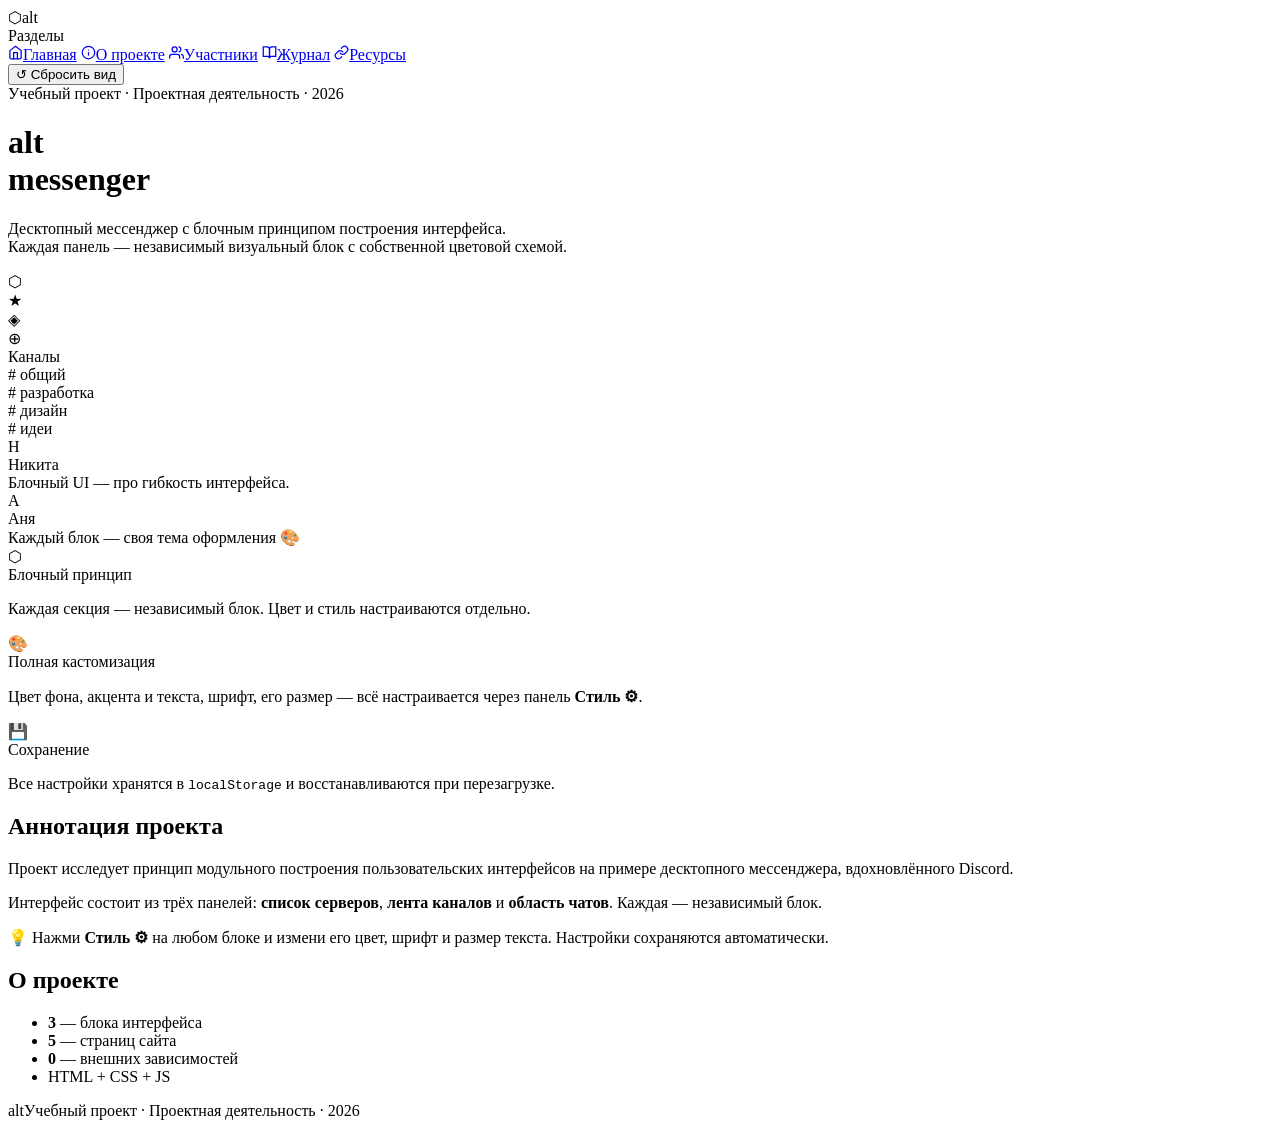
==== site/index.html @ 0b2366ee "modified:   site/about.html 	new file:   site/assets/Cherezov.jpg 	new file:   site/assets/Nevretdin" ====
<!DOCTYPE html>
<html lang="ru">
<head>
  <meta charset="UTF-8"><meta name="viewport" content="width=device-width, initial-scale=1.0">
  <title>alt — Главная</title>
</head>
<body>
  <aside class="sidebar">
    <div class="sidebar-header"><span class="logo-icon">⬡</span><span class="logo-text">alt</span></div>
    <div class="nav-category">Разделы</div>
    <nav class="sidebar-nav">
      <a href="index.html"     class="nav-link active"><span class="nav-icon"><svg width="15" height="15" viewBox="0 0 24 24" fill="none" stroke="currentColor" stroke-width="2" stroke-linecap="round"><path d="m3 9 9-7 9 7v11a2 2 0 0 1-2 2H5a2 2 0 0 1-2-2z"/><polyline points="9 22 9 12 15 12 15 22"/></svg></span>Главная</a>
      <a href="about.html"     class="nav-link "><span class="nav-icon"><svg width="15" height="15" viewBox="0 0 24 24" fill="none" stroke="currentColor" stroke-width="2" stroke-linecap="round"><circle cx="12" cy="12" r="10"/><line x1="12" y1="16" x2="12" y2="12"/><line x1="12" y1="8" x2="12.01" y2="8"/></svg></span>О проекте</a>
      <a href="members.html"   class="nav-link "><span class="nav-icon"><svg width="15" height="15" viewBox="0 0 24 24" fill="none" stroke="currentColor" stroke-width="2" stroke-linecap="round"><path d="M17 21v-2a4 4 0 0 0-4-4H5a4 4 0 0 0-4 4v2"/><circle cx="9" cy="7" r="4"/><path d="M23 21v-2a4 4 0 0 0-3-3.87M16 3.13a4 4 0 0 1 0 7.75"/></svg></span>Участники</a>
      <a href="journal.html"   class="nav-link "><span class="nav-icon"><svg width="15" height="15" viewBox="0 0 24 24" fill="none" stroke="currentColor" stroke-width="2" stroke-linecap="round"><path d="M2 3h6a4 4 0 0 1 4 4v14a3 3 0 0 0-3-3H2z"/><path d="M22 3h-6a4 4 0 0 0-4 4v14a3 3 0 0 1 3-3h7z"/></svg></span>Журнал</a>
      <a href="resources.html" class="nav-link "><span class="nav-icon"><svg width="15" height="15" viewBox="0 0 24 24" fill="none" stroke="currentColor" stroke-width="2" stroke-linecap="round"><path d="M10 13a5 5 0 0 0 7.54.54l3-3a5 5 0 0 0-7.07-7.07l-1.72 1.71"/><path d="M14 11a5 5 0 0 0-7.54-.54l-3 3a5 5 0 0 0 7.07 7.07l1.71-1.71"/></svg></span>Ресурсы</a>
    </nav>
    <div class="sidebar-footer"><button class="reset-btn" onclick="resetBlocks()">↺ Сбросить вид</button></div>
  </aside>
  <div class="page-wrapper">

    <!-- ДЕРЕВО: блоки соединены CSS-линиями -->
    <div class="tree-layout">

      <!-- КОРЕНЬ: Hero -->
      <div class="block-unit hero-block" data-block-id="hero">
        <div class="hero-badge">Учебный проект · Проектная деятельность · 2026</div>
        <h1 class="hero-title">alt<br><span class="messenger-text">messenger</span></h1>
        <p class="hero-sub">Десктопный мессенджер с блочным принципом построения интерфейса.<br>Каждая панель — независимый визуальный блок с собственной цветовой схемой.</p>
        <div class="messenger-demo">
          <div class="demo-servers"><div class="demo-srv on">⬡</div><div class="demo-srv">★</div><div class="demo-srv">◈</div><div class="demo-srv">⊕</div></div>
          <div class="demo-channels">
            <div class="demo-ch-hdr">Каналы</div>
            <div class="demo-ch on"># общий</div><div class="demo-ch"># разработка</div><div class="demo-ch"># дизайн</div><div class="demo-ch"># идеи</div>
          </div>
          <div class="demo-main">
            <div class="demo-msg"><div class="demo-ava">Н</div><div class="demo-msg-body"><div class="demo-msg-name">Никита</div><div class="demo-msg-text">Блочный UI — про гибкость интерфейса.</div></div></div>
            <div class="demo-msg"><div class="demo-ava">А</div><div class="demo-msg-body"><div class="demo-msg-name">Аня</div><div class="demo-msg-text">Каждый блок — своя тема оформления 🎨</div></div></div>
          </div>
        </div>
      </div>

      <!-- СТВОЛ: от корня вниз -->
      <div class="tc-stem"></div>

      <!-- ПЕРЕКЛАДИНА + 3 ВЕТКИ к фичам -->
      <div class="tc-row tc-row-3">
        <div class="tc-branch"></div>
        <div class="tc-branch"></div>
        <div class="tc-branch"></div>
      </div>

      <!-- УРОВЕНЬ 1: три фичи -->
      <div class="tree-row">
        <div class="tree-col">
          <div class="block-unit" data-block-id="feature-1">
            <div class="feature-inner">
              <div class="feature-ico">⬡</div>
              <div class="feature-name">Блочный принцип</div>
              <p class="feature-desc">Каждая секция — независимый блок. Цвет и стиль настраиваются отдельно.</p>
            </div>
          </div>
        </div>
        <div class="tree-col">
          <div class="block-unit" data-block-id="feature-2">
            <div class="feature-inner">
              <div class="feature-ico">🎨</div>
              <div class="feature-name">Полная кастомизация</div>
              <p class="feature-desc">Цвет фона, акцента и текста, шрифт, его размер — всё настраивается через панель <strong>Стиль ⚙</strong>.</p>
            </div>
          </div>
        </div>
        <div class="tree-col">
          <div class="block-unit" data-block-id="feature-3">
            <div class="feature-inner">
              <div class="feature-ico">💾</div>
              <div class="feature-name">Сохранение</div>
              <p class="feature-desc">Все настройки хранятся в <code>localStorage</code> и восстанавливаются при перезагрузке.</p>
            </div>
          </div>
        </div>
      </div>

      <!-- СЛИЯНИЕ трёх веток обратно -->
      <div class="tc-row tc-row-3 tc-row-reverse">
        <div class="tc-branch"></div>
        <div class="tc-branch"></div>
        <div class="tc-branch"></div>
      </div>

      <!-- СТВОЛ центральный -->
      <div class="tc-stem"></div>

      <!-- РАЗДВОЕНИЕ на аннотацию и факты -->
      <div class="tc-row tc-row-2">
        <div class="tc-branch tc-branch-wide"></div>
        <div class="tc-branch tc-branch-narrow"></div>
      </div>

      <!-- УРОВЕНЬ 2: аннотация + факты -->
      <div class="tree-row">
        <div class="tree-col tree-col-wide">
          <div class="block-unit" data-block-id="annotation">
            <div class="block-inner">
              <h2 class="section-title">Аннотация проекта</h2>
              <div class="body-text">
                <p>Проект исследует принцип модульного построения пользовательских интерфейсов на примере десктопного мессенджера, вдохновлённого Discord.</p>
                <p>Интерфейс состоит из трёх панелей: <strong>список серверов</strong>, <strong>лента каналов</strong> и <strong>область чатов</strong>. Каждая — независимый блок.</p>
                <div class="highlight-box">💡 Нажми <strong>Стиль ⚙</strong> на любом блоке и измени его цвет, шрифт и размер текста. Настройки сохраняются автоматически.</div>
              </div>
            </div>
          </div>
        </div>
        <div class="tree-col tree-col-narrow">
          <div class="block-unit" data-block-id="quick-stats">
            <div class="block-inner">
              <h2 class="section-title">О проекте</h2>
              <div class="body-text">
                <ul class="item-list">
                  <li><strong>3</strong> — блока интерфейса</li>
                  <li><strong>5</strong> — страниц сайта</li>
                  <li><strong>0</strong> — внешних зависимостей</li>
                  <li>HTML + CSS + JS</li>
                </ul>
              </div>
            </div>
          </div>
        </div>
      </div>

    </div><!-- /tree-layout -->

    <footer class="block-unit site-footer" data-block-id="footer"><span class="footer-logo">alt</span><span>Учебный проект · Проектная деятельность · 2026</span></footer>
  </div>
  <script src="js/blocks.js"></script>
</body>
</html>
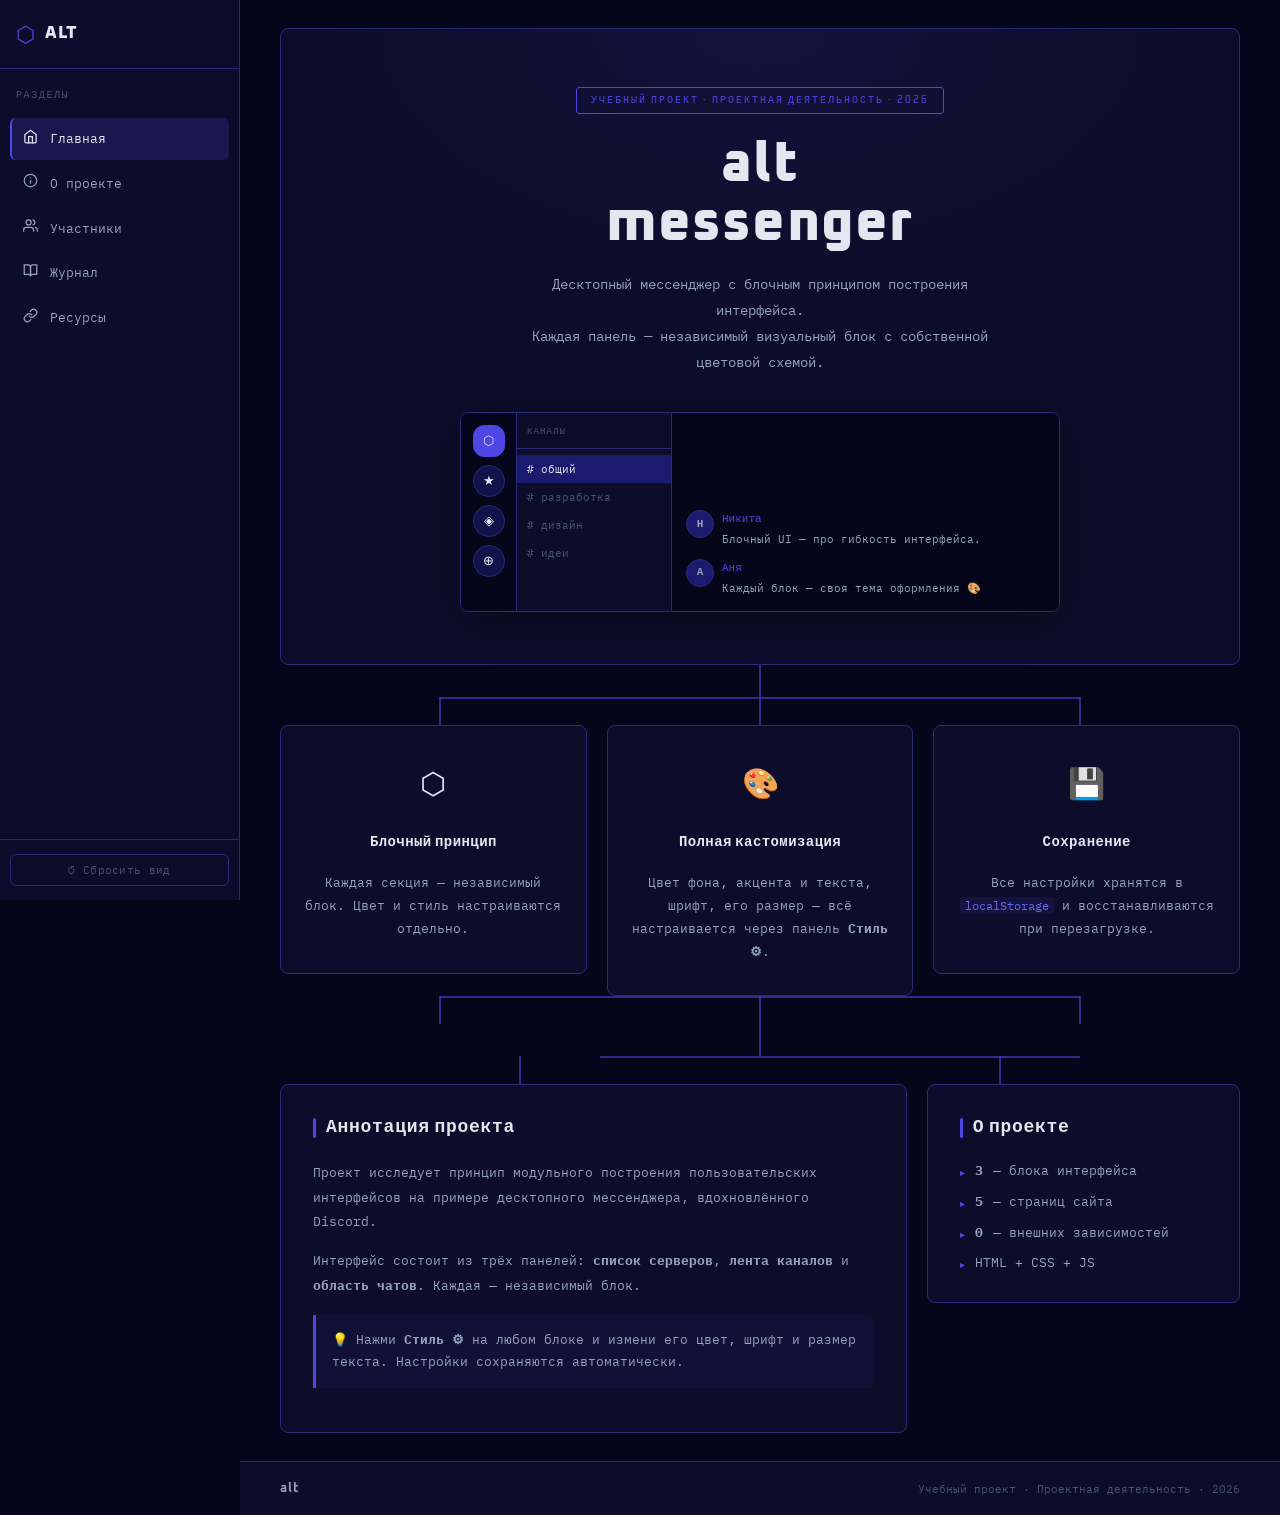
==== commit c5a813f6: "add css" ====
--- a/site/index.html
+++ b/site/index.html
@@ -3,6 +3,10 @@
 <head>
   <meta charset="UTF-8"><meta name="viewport" content="width=device-width, initial-scale=1.0">
   <title>alt — Главная</title>
+  <link rel="preconnect" href="https://fonts.googleapis.com">
+  <link rel="preconnect" href="https://fonts.gstatic.com" crossorigin>
+  <link href="https://fonts.googleapis.com/css2?family=Oxanium:wght@300;400;600;700;800&family=IBM+Plex+Mono:ital,wght@0,300;0,400;0,500;1,300&display=swap" rel="stylesheet">
+  <link rel="stylesheet" href="css/style.css">
 </head>
 <body>
   <aside class="sidebar">
--- a/site/css/style.css
+++ b/site/css/style.css
@@ -0,0 +1,1422 @@
+/* шрифты: Oxanium для заголовков, IBM Plex Mono для текста */
+@import url('https://fonts.googleapis.com/css2?family=Oxanium:wght@300;400;600;700;800&family=IBM+Plex+Mono:ital,wght@0,300;0,400;0,500;1,300&display=swap');
+
+
+/* Переменные. Записываем сюда цвета и размеры один раз, */
+/* а дальше берём их через var(...). Если поменять тут — поменяется везде. */
+:root {
+  /* фоны */
+  --bg-page:            #06061a;   /* самый тёмный фон страницы */
+  --bg-block:           #0d0d2b;   /* фон обычного блока */
+  --bg-block-secondary: #12124a;   /* фон чуть посветлее */
+  --bg-active:          #1a1a6e;   /* фон выделенного элемента */
+
+  /* акцентные цвета (кнопки, ссылки и т.п.) */
+  --accent:             #4f46e5;   /* основной фиолетово-синий */
+  --accent-hover:       #6366f1;   /* он же, но светлее (для наведения) */
+
+  /* цвет рамок и разделителей */
+  --border:             #2a2a7a;
+
+  /* цвета текста */
+  --text-primary:       #e2e8f0;   /* основной светлый текст */
+  --text-secondary:     #94a3b8;   /* второстепенный текст */
+  --text-muted:         #475569;   /* совсем приглушённый текст */
+
+  /* размеры макета */
+  --sidebar-width:  240px;         /* ширина бокового меню */
+  --radius:         8px;           /* скругление углов */
+  --transition:     0.2s ease;     /* скорость плавных переходов */
+
+  /* шрифты */
+  --font-heading: 'Oxanium', monospace;
+  --font-body:    'IBM Plex Mono', monospace;
+}
+
+
+/* Сброс отступов и базовые стили */
+
+/* Убираем у всех элементов лишние отступы и считаем размер вместе с рамкой */
+*, *::before, *::after {
+  box-sizing: border-box;
+  margin: 0;
+  padding: 0;
+}
+
+/* плавная прокрутка по странице */
+html { scroll-behavior: smooth; }
+
+body {
+  background: var(--bg-page);
+  color: var(--text-primary);
+  font-family: var(--font-body);
+  font-size: 14px;
+  line-height: 1.65;
+  min-height: 100vh;   /* тянем на всю высоту экрана */
+  display: flex;       /* сайдбар и контент будут стоять в ряд */
+}
+
+/* ссылки без подчёркивания и цвета текста родителя */
+a { text-decoration: none; color: inherit; }
+
+/* убираем точки/цифры у списков */
+ul, ol { list-style: none; }
+
+/* у всех кнопок курсор-рука и тот же шрифт, без рамки */
+button {
+  cursor: pointer;
+  font-family: inherit;
+  border: none;
+  outline: none;
+}
+
+/* оформление кусочков кода <code> */
+code {
+  font-family: var(--font-body);
+  font-size: 12px;
+  color: var(--accent-hover);
+  background: rgba(79, 70, 229, 0.1);
+  padding: 1px 5px;
+  border-radius: 3px;
+}
+
+
+/* Боковое меню слева */
+.sidebar {
+  width: var(--sidebar-width);
+  min-height: 100vh;
+  background: var(--bg-block);
+  border-right: 1px solid var(--border);
+  display: flex;
+  flex-direction: column;   /* элементы в столбик */
+  position: fixed;          /* прилипает к экрану при прокрутке */
+  top: 0;
+  left: 0;
+  z-index: 100;             /* поверх обычного контента */
+}
+
+/* шапка меню с логотипом */
+.sidebar-header {
+  padding: 20px 16px;
+  border-bottom: 1px solid var(--border);
+  display: flex;
+  align-items: center;
+  gap: 10px;
+}
+
+.logo-icon {
+  color: var(--accent);
+  font-size: 22px;
+  line-height: 1;
+  flex-shrink: 0;   /* не сжимается */
+}
+
+.logo-text {
+  font-family: var(--font-heading);
+  font-size: 17px;
+  font-weight: 800;
+  letter-spacing: 0.07em;
+  text-transform: uppercase;
+  color: var(--text-primary);
+}
+
+/* выделенная часть логотипа другим цветом */
+.logo-text em { color: var(--accent); font-style: normal; }
+
+/* подпись-категория над группой ссылок */
+.nav-category {
+  padding: 18px 16px 6px;
+  font-size: 10px;
+  font-family: var(--font-heading);
+  text-transform: uppercase;
+  letter-spacing: 0.16em;
+  color: var(--text-muted);
+}
+
+/* список ссылок меню */
+.sidebar-nav {
+  flex: 1;            /* занимает всё свободное место */
+  padding: 8px 10px;
+  display: flex;
+  flex-direction: column;
+  gap: 2px;
+  overflow-y: auto;   /* прокрутка, если ссылок много */
+}
+
+.nav-link {
+  display: flex;
+  align-items: center;
+  gap: 10px;
+  padding: 9px 10px;
+  color: var(--text-secondary);
+  border-radius: 6px;
+  font-size: 13px;
+  transition: background var(--transition), color var(--transition);
+}
+
+/* ссылка при наведении мышкой */
+.nav-link:hover {
+  background: var(--bg-block-secondary);
+  color: var(--text-primary);
+}
+
+/* активная (текущая) ссылка */
+.nav-link.active {
+  background: rgba(79, 70, 229, 0.18);
+  color: var(--text-primary);
+  border-left: 2px solid var(--accent);
+  padding-left: 8px;
+}
+
+.nav-icon {
+  font-size: 15px;
+  width: 20px;
+  text-align: center;
+  flex-shrink: 0;
+}
+
+/* низ меню с кнопкой сброса */
+.sidebar-footer {
+  padding: 14px 10px;
+  border-top: 1px solid var(--border);
+}
+
+.reset-btn {
+  width: 100%;
+  padding: 8px 12px;
+  background: transparent;
+  border: 1px solid var(--border);
+  color: var(--text-muted);
+  font-size: 11px;
+  border-radius: 6px;
+  transition: all var(--transition);
+  display: flex;
+  align-items: center;
+  justify-content: center;
+  gap: 6px;
+  letter-spacing: 0.03em;
+}
+
+.reset-btn:hover {
+  border-color: var(--accent);
+  color: var(--accent);
+  background: rgba(79, 70, 229, 0.08);
+}
+
+
+/* Основной контент */
+
+/* обёртка контента — отодвигаем вправо, чтобы не залезала под меню */
+.page-wrapper {
+  margin-left: var(--sidebar-width);
+  flex: 1;
+  display: flex;
+  flex-direction: column;
+  min-height: 100vh;
+}
+
+
+/* Блок (block-unit) — главный кирпичик интерфейса. */
+/* Все секции страницы обёрнуты в .block-unit. */
+.block-unit {
+  /* свои переменные блока — их может менять панель настроек */
+  --block-bg:         var(--bg-block);
+  --block-accent:     var(--accent);
+  --block-font-size:  13px;
+  --block-text-color: var(--text-secondary);
+
+  background: var(--block-bg);
+  border: 1px solid var(--border);
+  border-radius: var(--radius);
+  position: relative;
+  transition: border-color var(--transition), box-shadow var(--transition);
+  box-sizing: border-box;
+  animation: fadeUp 0.35s ease both;   /* плавное появление */
+}
+
+.block-unit.dragging { opacity: 0.85; }
+
+/* подсветка рамки при наведении */
+.block-unit:hover {
+  border-color: rgba(79, 70, 229, 0.5);
+}
+
+/* активный блок: открыта панель настроек или блок тащат */
+.block-unit.block-active {
+  border-color: var(--block-accent) !important;
+  box-shadow: 0 0 0 1px var(--block-accent), 0 0 28px -4px var(--block-accent);
+  outline: none;
+}
+
+/* блоки появляются по очереди, с маленькой задержкой у каждого */
+.blocks-container > .block-unit:nth-child(1) { animation-delay: 0.00s; }
+.blocks-container > .block-unit:nth-child(2) { animation-delay: 0.07s; }
+.blocks-container > .block-unit:nth-child(3) { animation-delay: 0.14s; }
+.blocks-container > .block-unit:nth-child(4) { animation-delay: 0.21s; }
+.blocks-container > .block-unit:nth-child(5) { animation-delay: 0.28s; }
+
+/* анимация появления: снизу вверх + проявление */
+@keyframes fadeUp {
+  from { opacity: 0; transform: translateY(10px); }
+  to   { opacity: 1; transform: translateY(0); }
+}
+
+/* блок-шапка страницы (без скруглений и боковых рамок) */
+.block-unit.page-header {
+  border-radius: 0;
+  border-left: none;
+  border-right: none;
+  border-top: none;
+  padding: 28px 40px 22px;
+}
+
+.block-unit.page-header h1 {
+  font-family: var(--font-heading);
+  font-size: 24px;
+  font-weight: 700;
+  letter-spacing: 0.05em;
+  color: var(--text-primary);
+  margin-bottom: 4px;
+}
+
+.block-unit.page-header p {
+  font-size: 13px;
+  color: var(--text-secondary);
+}
+
+
+/* Кнопка-шестерёнка настроек в правом верхнем углу блока */
+.block-settings-btn {
+  /* important нужен, потому что у .hero-block дочерние элементы заданы как position: relative */
+  position: absolute !important;
+  top: 12px;
+  right: 12px;
+  height: 26px;
+  padding: 0 10px;
+  background: var(--accent);
+  border: none;
+  border-radius: 6px;
+  color: #fff;
+  font-size: 11px;
+  font-family: var(--font-heading);
+  font-weight: 700;
+  letter-spacing: 0.07em;
+  cursor: pointer;
+  z-index: 10;
+  display: flex;
+  align-items: center;
+  gap: 5px;
+  opacity: 0.75;
+  transition: opacity 0.15s, transform 0.2s;
+  white-space: nowrap;   /* текст в одну строку */
+}
+
+.block-settings-btn .bsb-ico {
+  display: inline-block;
+  transition: transform 0.35s ease;
+  font-style: normal;
+}
+
+/* кнопка становится ярче при наведении на неё или на блок */
+.block-settings-btn:hover,
+.block-unit:hover .block-settings-btn {
+  opacity: 1;
+}
+
+/* крутим иконку-шестерёнку при наведении */
+.block-settings-btn:hover .bsb-ico { transform: rotate(60deg); }
+
+.block-unit.block-active .block-settings-btn {
+  background: var(--block-accent);
+  opacity: 1;
+}
+
+/* кнопка сброса в шапке панели настроек */
+.sp-reset-btn {
+  background: transparent;
+  border: 1px solid rgba(79,70,229,0.3);
+  border-radius: 5px;
+  color: var(--text-muted);
+  font-size: 14px;
+  width: 24px; height: 24px;
+  cursor: pointer;
+  display: flex; align-items: center; justify-content: center;
+  transition: all var(--transition);
+}
+.sp-reset-btn:hover { border-color: var(--accent); color: var(--accent); }
+
+/* шапка панели настроек (с кнопкой сброса справа) */
+.sp-header {
+  padding: 11px 14px;
+  font-family: var(--font-heading);
+  font-size: 10px;
+  font-weight: 700;
+  letter-spacing: 0.12em;
+  text-transform: uppercase;
+  color: var(--text-secondary);
+  background: rgba(79, 70, 229, 0.08);
+  border-bottom: 1px solid rgba(79, 70, 229, 0.15);
+  display: flex;
+  align-items: center;
+  justify-content: space-between;
+}
+
+
+/* Панель настроек блока. */
+/* Появляется поверх страницы; её позицию задаёт blocks.js. */
+.settings-panel {
+  position: fixed;
+  width: 264px;
+  background: #09091f;
+  border: 1px solid rgba(79, 70, 229, 0.35);
+  border-radius: 12px;
+  z-index: 1000;
+  display: none;   /* по умолчанию скрыта */
+  box-shadow: 0 20px 56px rgba(0, 0, 0, 0.85), 0 0 0 1px rgba(255, 255, 255, 0.03);
+  overflow: hidden;
+}
+
+/* открытая панель */
+.settings-panel.open {
+  display: block;
+  animation: fadeDown 0.15s ease;
+}
+
+/* заголовок панели */
+.sp-header {
+  padding: 11px 14px;
+  font-family: var(--font-heading);
+  font-size: 10px;
+  font-weight: 700;
+  letter-spacing: 0.12em;
+  text-transform: uppercase;
+  color: var(--text-secondary);
+  background: rgba(79, 70, 229, 0.08);
+  border-bottom: 1px solid rgba(79, 70, 229, 0.15);
+}
+
+/* одна секция внутри панели */
+.sp-section {
+  padding: 12px 14px;
+  border-bottom: 1px solid rgba(79, 70, 229, 0.1);
+}
+
+/* у последней секции убираем нижнюю рамку */
+.sp-last { border-bottom: none; }
+
+/* заголовок секции */
+.sp-section-title {
+  font-size: 9px;
+  font-family: var(--font-heading);
+  text-transform: uppercase;
+  letter-spacing: 0.16em;
+  color: var(--text-muted);
+  margin-bottom: 10px;
+}
+
+/* подпись над полем */
+.sp-label {
+  font-size: 10px;
+  color: var(--text-secondary);
+  margin: 0 0 5px;
+}
+
+/* строка с выбором цвета */
+.sp-color-row {
+  display: flex;
+  align-items: center;
+  gap: 8px;
+}
+
+/* квадратик выбора цвета (стандартный input type=color) */
+.sp-color-picker {
+  width: 32px;
+  height: 28px;
+  border: 1px solid rgba(79, 70, 229, 0.35);
+  border-radius: 6px;
+  padding: 2px;
+  background: transparent;
+  cursor: pointer;
+  flex-shrink: 0;
+}
+/* убираем стандартные рамки у самого образца цвета (для разных браузеров) */
+.sp-color-picker::-webkit-color-swatch-wrapper { padding: 0; }
+.sp-color-picker::-webkit-color-swatch { border: none; border-radius: 3px; }
+.sp-color-picker::-moz-color-swatch { border: none; border-radius: 3px; }
+
+/* поле ввода цвета в виде hex (#xxxxxx) */
+.sp-hex-input {
+  flex: 1;
+  background: rgba(0, 0, 0, 0.4);
+  border: 1px solid rgba(79, 70, 229, 0.2);
+  border-radius: 6px;
+  color: var(--text-primary);
+  font-family: var(--font-body);
+  font-size: 12px;
+  padding: 5px 8px;
+  outline: none;
+  letter-spacing: 0.06em;
+  transition: border-color var(--transition);
+}
+/* подсветка рамки, когда поле в фокусе */
+.sp-hex-input:focus { border-color: var(--accent); }
+
+/* выпадающий список со шрифтами */
+.sp-font-select {
+  width: 100%;
+  background: rgba(0, 0, 0, 0.4);
+  border: 1px solid rgba(79, 70, 229, 0.2);
+  border-radius: 6px;
+  color: var(--text-primary);
+  font-family: var(--font-body);
+  font-size: 11px;
+  padding: 6px 8px;
+  outline: none;
+  cursor: pointer;
+  transition: border-color var(--transition);
+  margin-bottom: 8px;
+}
+.sp-font-select:focus { border-color: var(--accent); }
+
+/* строка «название размера + цифра» */
+.sp-size-row {
+  display: flex;
+  justify-content: space-between;
+  align-items: center;
+  margin-bottom: 4px;
+}
+
+/* ползунок (input type=range) */
+.sp-slider {
+  width: 100%;
+  -webkit-appearance: none;   /* убираем стандартный вид ползунка */
+  appearance: none;
+  height: 3px;
+  border-radius: 2px;
+  background: rgba(79, 70, 229, 0.25);
+  outline: none;
+  margin-bottom: 8px;
+  cursor: pointer;
+}
+/* кружок ползунка — отдельно для Chrome/Safari и для Firefox */
+.sp-slider::-webkit-slider-thumb {
+  -webkit-appearance: none;
+  width: 14px;
+  height: 14px;
+  border-radius: 50%;
+  background: var(--accent);
+  cursor: pointer;
+  border: 2px solid #09091f;
+  box-shadow: 0 0 0 1px var(--accent);
+}
+.sp-slider::-moz-range-thumb {
+  width: 14px;
+  height: 14px;
+  border-radius: 50%;
+  background: var(--accent);
+  cursor: pointer;
+  border: 2px solid #09091f;
+}
+
+/* строка с кнопками «Ж» и «К» (жирный / курсив) */
+.sp-toggle-row { display: flex; gap: 6px; }
+
+.sp-toggle {
+  width: 34px;
+  height: 28px;
+  background: rgba(0, 0, 0, 0.3);
+  border: 1px solid rgba(79, 70, 229, 0.2);
+  border-radius: 6px;
+  color: var(--text-secondary);
+  font-size: 13px;
+  display: flex;
+  align-items: center;
+  justify-content: center;
+  transition: all var(--transition);
+}
+.sp-toggle:hover { border-color: var(--accent); color: var(--accent); }
+/* нажатая кнопка */
+.sp-toggle.active {
+  background: rgba(79, 70, 229, 0.2);
+  border-color: var(--accent);
+  color: var(--text-primary);
+}
+.sp-toggle b { font-style: normal; font-weight: 900; }
+.sp-toggle i { font-style: italic; font-weight: 400; }
+
+/* кнопки выбора ширины (¼ ½ ¾ ■) */
+.sp-col-btns {
+  display: grid;
+  grid-template-columns: repeat(4, 1fr);   /* 4 кнопки в ряд */
+  gap: 5px;
+  margin-top: 4px;
+}
+
+.sp-col-btn {
+  padding: 7px 0;
+  background: rgba(0, 0, 0, 0.3);
+  border: 1px solid rgba(79, 70, 229, 0.2);
+  border-radius: 6px;
+  color: var(--text-secondary);
+  font-size: 13px;
+  text-align: center;
+  transition: all var(--transition);
+  cursor: pointer;
+}
+.sp-col-btn:hover { border-color: var(--accent); color: var(--accent); }
+.sp-col-btn.active {
+  background: rgba(79, 70, 229, 0.2);
+  border-color: var(--accent);
+  color: var(--text-primary);
+}
+
+/* кнопки-пресеты ширины (⅓, ½ и т.д.) */
+.sp-preset-btns {
+  display: grid;
+  grid-template-columns: repeat(6, 1fr);   /* 6 кнопок в ряд */
+  gap: 4px;
+  margin-bottom: 10px;
+}
+
+.sp-preset-btn {
+  padding: 6px 0;
+  background: rgba(0, 0, 0, 0.3);
+  border: 1px solid rgba(79, 70, 229, 0.2);
+  border-radius: 5px;
+  color: var(--text-secondary);
+  font-size: 11px;
+  text-align: center;
+  cursor: pointer;
+  transition: all var(--transition);
+}
+.sp-preset-btn:hover { border-color: var(--accent); color: var(--accent); }
+.sp-preset-btn.active {
+  background: rgba(79, 70, 229, 0.2);
+  border-color: var(--accent);
+  color: var(--text-primary);
+}
+
+/* кнопки выравнивания текста (лево/центр/право) */
+.sp-align-btns {
+  display: grid;
+  grid-template-columns: repeat(3, 1fr);
+  gap: 5px;
+  margin-top: 6px;
+}
+
+.sp-align-btn {
+  padding: 7px 0;
+  background: rgba(0, 0, 0, 0.3);
+  border: 1px solid rgba(79, 70, 229, 0.2);
+  border-radius: 6px;
+  color: var(--text-secondary);
+  font-size: 14px;
+  text-align: center;
+  cursor: pointer;
+  transition: all var(--transition);
+}
+.sp-align-btn:hover { border-color: var(--accent); color: var(--accent); }
+.sp-align-btn.active {
+  background: rgba(79, 70, 229, 0.2);
+  border-color: var(--accent);
+  color: var(--text-primary);
+}
+
+/* анимация появления панели: сверху вниз */
+@keyframes fadeDown {
+  from { opacity: 0; transform: translateY(-6px); }
+  to   { opacity: 1; transform: translateY(0); }
+}
+
+
+/* Фича-блок: иконка + описание по центру */
+.feature-inner {
+  padding: 32px 22px;
+  text-align: center;
+  display: flex;
+  flex-direction: column;
+  align-items: center;
+  gap: 10px;
+}
+
+
+/* Декоративные вставки между блоками. */
+/* Это НЕ .block-unit, а просто украшения для разнообразия. */
+
+/* строка со статистикой (страница index) */
+.page-stats {
+  grid-column: span 12;   /* на всю ширину сетки */
+  display: flex;
+  border: 1px solid var(--border);
+  border-radius: var(--radius);
+  overflow: hidden;
+  background: var(--bg-block);
+}
+.page-stat {
+  flex: 1;
+  padding: 22px 16px;
+  text-align: center;
+  border-right: 1px solid var(--border);
+}
+.page-stat:last-child { border-right: none; }
+.stat-number {
+  display: block;
+  font-family: var(--font-heading);
+  font-size: 34px;
+  font-weight: 800;
+  color: var(--accent);
+  line-height: 1;
+}
+.stat-label {
+  display: block;
+  font-size: 10px;
+  color: var(--text-muted);
+  text-transform: uppercase;
+  letter-spacing: 0.12em;
+  margin-top: 6px;
+}
+
+/* схема архитектуры (страница about) */
+.arch-diagram {
+  grid-column: span 12;
+  display: flex;
+  align-items: center;
+  gap: 12px;
+  padding: 24px 28px;
+  background: var(--bg-block-secondary);
+  border: 1px solid var(--border);
+  border-radius: var(--radius);
+}
+.arch-panel {
+  flex: 1;
+  padding: 18px 12px;
+  border-radius: 8px;
+  border: 1px solid var(--border);
+  text-align: center;
+}
+/* три панельки разными цветами */
+.arch-panel.arch-srv  { border-color: rgba(79,70,229,0.4);  background: rgba(79,70,229,0.06); }
+.arch-panel.arch-ch   { border-color: rgba(14,165,233,0.4); background: rgba(14,165,233,0.06); }
+.arch-panel.arch-chat { border-color: rgba(34,197,94,0.4);  background: rgba(34,197,94,0.06); }
+.arch-panel-ico   { font-size: 22px; margin-bottom: 8px; display: block; }
+.arch-panel-title { font-family: var(--font-heading); font-size: 12px; color: var(--text-primary); margin-bottom: 4px; }
+.arch-panel-desc  { font-size: 10px; color: var(--text-muted); }
+.arch-arrow       { font-size: 18px; color: var(--border); flex-shrink: 0; }
+
+/* баннер команды (страница members) */
+.team-banner {
+  grid-column: span 12;
+  padding: 18px 28px;
+  text-align: center;
+  border-top: 1px solid var(--border);
+  border-bottom: 1px solid var(--border);
+  color: var(--text-muted);
+  font-size: 13px;
+  font-style: italic;
+  letter-spacing: 0.04em;
+}
+
+/* горизонтальный таймлайн (страница journal) */
+.journal-timeline {
+  grid-column: span 12;
+  display: flex;
+  justify-content: space-between;
+  align-items: flex-start;
+  padding: 24px 48px;
+  position: relative;
+  background: var(--bg-block);
+  border: 1px solid var(--border);
+  border-radius: var(--radius);
+}
+/* линия, соединяющая точки таймлайна */
+.journal-timeline::before {
+  content: '';
+  position: absolute;
+  top: 36px;
+  left: 72px;
+  right: 72px;
+  height: 2px;
+  background: var(--border);
+}
+.tl-item {
+  display: flex;
+  flex-direction: column;
+  align-items: center;
+  gap: 8px;
+  position: relative;
+  z-index: 1;
+}
+.tl-dot {
+  width: 26px; height: 26px;
+  border-radius: 50%;
+  background: var(--bg-block);
+  border: 2px solid var(--accent);
+  display: flex; align-items: center; justify-content: center;
+  font-size: 9px; color: var(--accent);
+  font-family: var(--font-heading); font-weight: 700;
+}
+.tl-month  { font-size: 10px; color: var(--text-muted); }
+.tl-label  { font-size: 11px; font-family: var(--font-heading); color: var(--text-primary); }
+.tl-tag {
+  font-size: 9px;
+  padding: 2px 7px;
+  border-radius: 10px;
+  border: 1px solid var(--accent);
+  color: var(--accent);
+  font-family: var(--font-heading);
+  letter-spacing: 0.08em;
+}
+
+/* подсказка/совет (страница resources) */
+.resource-tip {
+  grid-column: span 12;
+  display: flex;
+  align-items: center;
+  gap: 16px;
+  padding: 16px 22px;
+  background: rgba(79,70,229,0.06);
+  border: 1px solid rgba(79,70,229,0.2);
+  border-radius: var(--radius);
+  font-size: 13px;
+  color: var(--text-secondary);
+}
+.tip-ico { font-size: 20px; flex-shrink: 0; }
+
+
+/* Раскладка «дерево» на главной. */
+/* Блоки соединяются линиями, как ветки дерева. */
+.tree-layout {
+  padding: 28px 40px;
+  display: flex;
+  flex-direction: column;
+  align-items: center;
+  gap: 0;
+}
+
+/* блоки в дереве на всю ширину */
+.tree-layout > .block-unit { width: 100%; }
+
+/* вертикальная линия-ствол */
+.tc-stem {
+  width: 2px;
+  height: 32px;
+  background: var(--accent);
+  opacity: 0.55;
+  flex-shrink: 0;
+}
+
+/* ряд дочерних блоков */
+.tree-row {
+  display: flex;
+  gap: 20px;
+  align-items: flex-start;
+  width: 100%;
+}
+
+/* одна колонка в дереве */
+.tree-col {
+  flex: 1;
+  display: flex;
+  flex-direction: column;
+  align-items: center;
+}
+.tree-col .block-unit { width: 100%; }
+.tree-col-wide   { flex: 8; }   /* широкая колонка */
+.tree-col-narrow { flex: 4; }   /* узкая колонка */
+
+/* перекладина с ветками вниз (рисуется через ::before) */
+.tc-row {
+  display: flex;
+  justify-content: space-around;
+  position: relative;
+  width: 100%;
+}
+/* горизонтальная линия для 3 веток */
+.tc-row-3::before {
+  content: '';
+  position: absolute;
+  top: 0;
+  left:  calc(100% / 6);       /* доводим линию до центра первой колонки */
+  right: calc(100% / 6);       /* и до центра последней колонки */
+  height: 2px;
+  background: var(--accent);
+  opacity: 0.55;
+}
+/* горизонтальная линия для 2 веток (широкая + узкая) */
+.tc-row-2::before {
+  content: '';
+  position: absolute;
+  top: 0;
+  left:  calc(100% / 3);       /* центр широкой колонки */
+  right: calc(100% / 6);       /* центр узкой колонки */
+  height: 2px;
+  background: var(--accent);
+  opacity: 0.55;
+}
+/* вертикальная веточка вниз к каждому блоку */
+.tc-branch {
+  flex: 1;
+  display: flex;
+  justify-content: center;
+}
+.tc-branch::before {
+  content: '';
+  display: block;
+  width: 2px;
+  height: 28px;
+  background: var(--accent);
+  opacity: 0.55;
+}
+
+
+/* Вертикальный таймлайн журнала. */
+/* Блоки соединены линией, рядом с каждым — кружок. */
+.journal-vt {
+  padding: 0 40px 28px;
+  display: flex;
+  flex-direction: column;
+}
+
+.vt-item {
+  display: flex;
+  gap: 24px;
+  align-items: stretch;   /* левый столбик тянется на высоту блока */
+}
+
+.vt-left {
+  display: flex;
+  flex-direction: column;
+  align-items: center;
+  flex-shrink: 0;
+  width: 48px;
+}
+
+.vt-dot {
+  width: 48px;
+  height: 48px;
+  border-radius: 50%;
+  background: var(--bg-block);
+  border: 2px solid var(--accent);
+  display: flex;
+  align-items: center;
+  justify-content: center;
+  font-family: var(--font-heading);
+  font-weight: 800;
+  font-size: 16px;
+  color: var(--accent);
+  flex-shrink: 0;
+  position: relative;
+  z-index: 1;
+}
+
+/* линия от кружка вниз к следующему кружку */
+.vt-line {
+  flex: 1;
+  width: 2px;
+  background: var(--border);
+  margin: 6px 0;
+  min-height: 20px;
+}
+
+.vt-content {
+  flex: 1;
+  padding-bottom: 24px;
+}
+
+/* у последнего элемента убираем отступ и линию */
+.vt-item:last-child .vt-content { padding-bottom: 0; }
+.vt-item:last-child .vt-line { display: none; }
+
+
+/* Перетаскивание блоков — классы для разных состояний */
+.block-unit[draggable="true"] { cursor: grab; }
+.block-unit[draggable="true"]:active { cursor: grabbing; }
+.block-unit.dragging { opacity: 0.4; }
+/* блок, над которым сейчас тащат другой */
+.block-unit.drag-over {
+  border-style: dashed;
+  border-color: var(--accent);
+  background: rgba(79, 70, 229, 0.04);
+}
+
+
+/* Контейнер блоков — сетка из 12 колонок. */
+/* Разные блоки занимают разное число колонок (см. ниже). */
+.blocks-container {
+  display: grid;
+  grid-template-columns: repeat(12, 1fr);
+  gap: 20px;
+  padding: 28px 40px;
+  align-items: start;
+}
+
+/* раскладка index.html */
+[data-block-id="hero"]         { grid-column: span 12; }
+[data-block-id="feature-1"]    { grid-column: span 3; }
+[data-block-id="feature-2"]    { grid-column: span 6; }
+[data-block-id="feature-3"]    { grid-column: span 3; }
+[data-block-id="annotation"]   { grid-column: span 8; }
+[data-block-id="quick-stats"]  { grid-column: span 4; }
+
+/* раскладка about.html */
+[data-block-id="about-intro"]  { grid-column: span 7; }
+[data-block-id="about-tech"]   { grid-column: span 5; }
+[data-block-id="about-blocks"] { grid-column: span 5; }
+[data-block-id="about-themes"] { grid-column: span 7; }
+
+/* раскладка members.html */
+[data-block-id="members-intro"] { grid-column: span 12; }
+[data-block-id="member-1"]      { grid-column: span 5; }
+[data-block-id="member-2"]      { grid-column: span 4; }
+[data-block-id="member-3"]      { grid-column: span 3; }
+
+/* раскладка journal.html */
+[data-block-id="post-1"] { grid-column: span 5; }
+[data-block-id="post-2"] { grid-column: span 7; }
+[data-block-id="post-3"] { grid-column: span 12; }
+
+/* раскладка resources.html */
+[data-block-id="res-webdev"] { grid-column: span 7; }
+[data-block-id="res-design"] { grid-column: span 5; }
+
+
+/* Общие части внутри блоков */
+
+/* внутренние отступы блока */
+.block-inner { padding: 28px 32px; }
+
+/* заголовок секции с цветной полоской слева */
+.section-title {
+  font-family: var(--font-heading);
+  font-size: 18px;
+  font-weight: 700;
+  color: var(--text-primary);
+  margin-bottom: 18px;
+  letter-spacing: 0.04em;
+  display: flex;
+  align-items: center;
+  gap: 10px;
+}
+
+/* сама цветная полоска перед заголовком */
+.section-title::before {
+  content: '';
+  display: inline-block;
+  width: 3px;
+  height: 20px;
+  background: var(--block-accent);
+  border-radius: 2px;
+  flex-shrink: 0;
+}
+
+/* обычный текст в блоках */
+.body-text {
+  font-size: var(--block-font-size, 13px);
+  color: var(--block-text-color, var(--text-secondary));
+  line-height: 1.9;
+}
+
+/* отступ между абзацами */
+.body-text p + p { margin-top: 14px; }
+
+/* блок-цитата с полоской слева */
+.highlight-box {
+  margin: 16px 0;
+  padding: 14px 16px;
+  background: rgba(79, 70, 229, 0.07);
+  border-left: 3px solid var(--block-accent);
+  border-radius: 0 6px 6px 0;
+  font-size: var(--block-font-size, 13px);
+  color: var(--block-text-color, var(--text-primary));
+  line-height: 1.75;
+}
+
+/* список с галочками-стрелочками внутри блока */
+.item-list {
+  margin-top: 14px;
+  display: flex;
+  flex-direction: column;
+  gap: 10px;
+}
+
+.item-list li {
+  display: flex;
+  gap: 10px;
+  align-items: flex-start;
+  font-size: var(--block-font-size, 13px);
+  color: var(--block-text-color, var(--text-secondary));
+  line-height: 1.6;
+}
+
+/* значок-стрелочка перед пунктом списка */
+.item-list li::before {
+  content: '▸';
+  color: var(--block-accent);
+  font-size: 10px;
+  flex-shrink: 0;
+  margin-top: 4px;
+}
+
+
+/* index.html — главный (герой) блок */
+.hero-block {
+  padding: 58px 40px 52px;
+  text-align: center;
+  position: relative;
+  /* overflow: hidden НЕ ставим — иначе обрезается кнопка-шестерёнка */
+}
+
+/* мягкое цветное свечение на фоне */
+.hero-block::before {
+  content: '';
+  position: absolute;
+  inset: 0;
+  background: radial-gradient(ellipse 65% 55% at 50% 0%,
+    rgba(79, 70, 229, 0.09) 0%, transparent 70%);
+  pointer-events: none;   /* не мешает кликам */
+}
+
+/* контент поверх свечения */
+.hero-block > * { position: relative; }
+
+.hero-badge {
+  display: inline-block;
+  font-size: 10px;
+  font-family: var(--font-heading);
+  letter-spacing: 0.2em;
+  text-transform: uppercase;
+  color: var(--accent);
+  border: 1px solid var(--accent);
+  padding: 4px 14px;
+  border-radius: 3px;
+  margin-bottom: 22px;
+}
+
+.hero-title {
+  font-family: var(--font-heading);
+  font-size: 56px;
+  font-weight: 800;
+  line-height: 1.06;
+  margin-bottom: 18px;
+  letter-spacing: 0.02em;
+}
+
+.hero-title .accent { color: var(--block-accent); }
+
+.hero-sub {
+  font-size: 14px;
+  color: var(--text-secondary);
+  max-width: 460px;
+  margin: 0 auto 36px;
+  line-height: 1.85;
+}
+
+
+/* index.html — мини-демо мессенджера */
+.messenger-demo {
+  display: flex;
+  border-radius: 8px;
+  overflow: hidden;
+  border: 1px solid var(--border);
+  height: 200px;
+  max-width: 600px;
+  margin: 0 auto;
+  text-align: left;
+  box-shadow: 0 8px 40px rgba(0, 0, 0, 0.4);
+}
+
+/* колонка серверов слева */
+.demo-servers {
+  width: 56px;
+  background: #06061a;
+  border-right: 1px solid var(--border);
+  padding: 12px 0;
+  display: flex;
+  flex-direction: column;
+  align-items: center;
+  gap: 8px;
+}
+
+/* кружок одного сервера */
+.demo-srv {
+  width: 32px;
+  height: 32px;
+  border-radius: 50%;
+  background: var(--bg-block-secondary);
+  border: 1px solid var(--border);
+  display: flex;
+  align-items: center;
+  justify-content: center;
+  font-size: 13px;
+  transition: border-radius var(--transition), background var(--transition);
+  cursor: pointer;
+}
+/* активный/наведённый сервер слегка квадратится и подсвечивается */
+.demo-srv:hover,
+.demo-srv.on { border-radius: 35%; background: var(--accent); border-color: var(--accent); }
+
+/* колонка каналов */
+.demo-channels {
+  width: 155px;
+  background: var(--bg-block);
+  border-right: 1px solid var(--border);
+  padding: 12px 0;
+  overflow: hidden;
+}
+
+.demo-ch-hdr {
+  padding: 0 10px 8px;
+  font-size: 9px;
+  font-family: var(--font-heading);
+  text-transform: uppercase;
+  letter-spacing: 0.12em;
+  color: var(--text-muted);
+  border-bottom: 1px solid var(--border);
+  margin-bottom: 6px;
+}
+
+.demo-ch {
+  padding: 5px 10px;
+  font-size: 11px;
+  color: var(--text-muted);
+  display: flex;
+  align-items: center;
+  gap: 5px;
+  cursor: pointer;
+  transition: color var(--transition), background var(--transition);
+}
+
+.demo-ch:hover { color: var(--text-primary); background: var(--bg-block-secondary); }
+.demo-ch.on   { color: var(--text-primary); background: var(--bg-active); }
+
+/* основная область с сообщениями */
+.demo-main {
+  flex: 1;
+  background: var(--bg-page);
+  padding: 14px;
+  display: flex;
+  flex-direction: column;
+  gap: 10px;
+  justify-content: flex-end;   /* сообщения прижаты вниз */
+}
+
+.demo-msg { display: flex; gap: 8px; align-items: flex-start; }
+
+/* аватарка в сообщении */
+.demo-ava {
+  width: 28px;
+  height: 28px;
+  border-radius: 50%;
+  background: var(--bg-active);
+  border: 1px solid var(--border);
+  flex-shrink: 0;
+  display: flex;
+  align-items: center;
+  justify-content: center;
+  font-size: 11px;
+  font-family: var(--font-heading);
+  font-weight: 700;
+  color: var(--text-secondary);
+}
+
+.demo-msg-body { flex: 1; }
+.demo-msg-name {
+  font-size: 11px;
+  color: var(--accent);
+  font-family: var(--font-heading);
+  margin-bottom: 2px;
+}
+.demo-msg-text { font-size: 11px; color: var(--text-secondary); }
+
+
+/* index.html — сетка с фичами */
+.features-row {
+  display: grid;
+  grid-template-columns: repeat(3, 1fr);
+}
+
+.feature-cell {
+  padding: 28px 24px;
+  border-right: 1px solid var(--border);
+}
+
+.feature-cell:last-child { border-right: none; }
+
+.feature-ico { font-size: 30px; margin-bottom: 14px; }
+
+.feature-name {
+  font-family: var(--font-heading);
+  font-size: 14px;
+  font-weight: 700;
+  color: var(--text-primary);
+  margin-bottom: 8px;
+  letter-spacing: 0.03em;
+}
+
+.feature-desc { font-size: var(--block-font-size, 12px); color: var(--block-text-color, var(--text-secondary)); line-height: 1.75; }
+
+
+/* members.html — карточки участников */
+
+/* сетка карточек: подстраивается под ширину */
+.cards-grid {
+  display: grid;
+  grid-template-columns: repeat(auto-fill, minmax(260px, 1fr));
+  gap: 20px;
+}
+
+.member-card { padding: 28px 24px; }
+
+/* круглая аватарка участника */
+.member-ava {
+  width: 54px;
+  height: 54px;
+  background: var(--bg-active);
+  border: 2px solid var(--block-accent);
+  border-radius: 50%;
+  display: flex;
+  align-items: center;
+  justify-content: center;
+  font-size: 22px;
+  margin-bottom: 16px;
+}
+
+.member-name {
+  font-family: var(--font-heading);
+  font-size: 16px;
+  font-weight: 700;
+  color: var(--text-primary);
+  margin-bottom: 3px;
+}
+
+.member-role {
+  font-size: 11px;
+  color: var(--block-accent);
+  text-transform: uppercase;
+  letter-spacing: 0.1em;
+  margin-bottom: 12px;
+}
+
+.member-bio { font-size: var(--block-font-size, 12px); color: var(--block-text-color, var(--text-secondary)); line-height: 1.7; }
+
+.member-tags { display: flex; flex-wrap: wrap; gap: 6px; margin-top: 14px; }
+
+/* тег-метка */
+.tag {
+  font-size: 10px;
+  padding: 3px 8px;
+  background: rgba(79, 70, 229, 0.1);
+  border: 1px solid rgba(79, 70, 229, 0.25);
+  color: var(--block-accent);
+  border-radius: 3px;
+}
+
+
+/* journal.html — записи журнала */
+.post-block { padding: 28px 32px; }
+
+.post-meta {
+  display: flex;
+  align-items: center;
+  gap: 14px;
+  margin-bottom: 14px;
+}
+
+.post-date {
+  font-size: 10px;
+  color: var(--text-muted);
+  font-family: var(--font-heading);
+  letter-spacing: 0.1em;
+  text-transform: uppercase;
+}
+
+.post-tag {
+  font-size: 10px;
+  padding: 2px 9px;
+  background: rgba(79, 70, 229, 0.1);
+  border: 1px solid rgba(79, 70, 229, 0.25);
+  color: var(--block-accent);
+  border-radius: 3px;
+}
+
+.post-title {
+  font-family: var(--font-heading);
+  font-size: 20px;
+  font-weight: 700;
+  color: var(--text-primary);
+  margin-bottom: 12px;
+}
+
+.post-body { font-size: var(--block-font-size, 13px); color: var(--block-text-color, var(--text-secondary)); line-height: 1.85; }
+.post-body p + p { margin-top: 12px; }
+
+
+/* resources.html — ссылки на ресурсы */
+.resources-wrap { padding: 28px 32px; }
+
+.resource-item {
+  display: flex;
+  align-items: flex-start;
+  gap: 16px;
+  padding: 16px;
+  background: var(--bg-block-secondary);
+  border-radius: 6px;
+  border: 1px solid transparent;
+  margin-bottom: 12px;
+  transition: background var(--transition), border-color var(--transition);
+  color: inherit;
+}
+
+.resource-item:last-child { margin-bottom: 0; }
+
+.resource-item:hover {
+  background: var(--bg-active);
+  border-color: var(--block-accent);
+}
+
+.res-ico { font-size: 22px; flex-shrink: 0; margin-top: 1px; }
+
+.res-info h3 {
+  font-family: var(--font-heading);
+  font-size: 14px;
+  font-weight: 600;
+  color: var(--text-primary);
+  margin-bottom: 4px;
+}
+
+.res-info p  { font-size: var(--block-font-size, 12px); color: var(--block-text-color, var(--text-secondary)); line-height: 1.5; }
+.res-url { font-size: 11px; color: var(--text-muted); margin-top: 3px; }
+
+
+/* Подвал сайта */
+.site-footer {
+  /* используется как .block-unit.site-footer */
+  border-radius: 0;
+  border-left: none;
+  border-right: none;
+  border-bottom: none;
+  padding: 16px 40px;
+  display: flex;
+  align-items: center;
+  justify-content: space-between;
+  font-size: 11px;
+  color: var(--text-muted);
+  margin-top: auto;   /* прижимаем подвал к низу */
+}
+
+.footer-logo {
+  font-family: var(--font-heading);
+  font-size: 13px;
+  font-weight: 700;
+  color: var(--text-secondary);
+  letter-spacing: 0.06em;
+}
+
+.footer-logo em { color: var(--accent); font-style: normal; }
+
+
+/* Свой тонкий скроллбар (работает в Chrome/Safari) */
+::-webkit-scrollbar { width: 5px; }
+::-webkit-scrollbar-track { background: var(--bg-page); }
+::-webkit-scrollbar-thumb { background: var(--border); border-radius: 3px; }
+::-webkit-scrollbar-thumb:hover { background: var(--accent); }
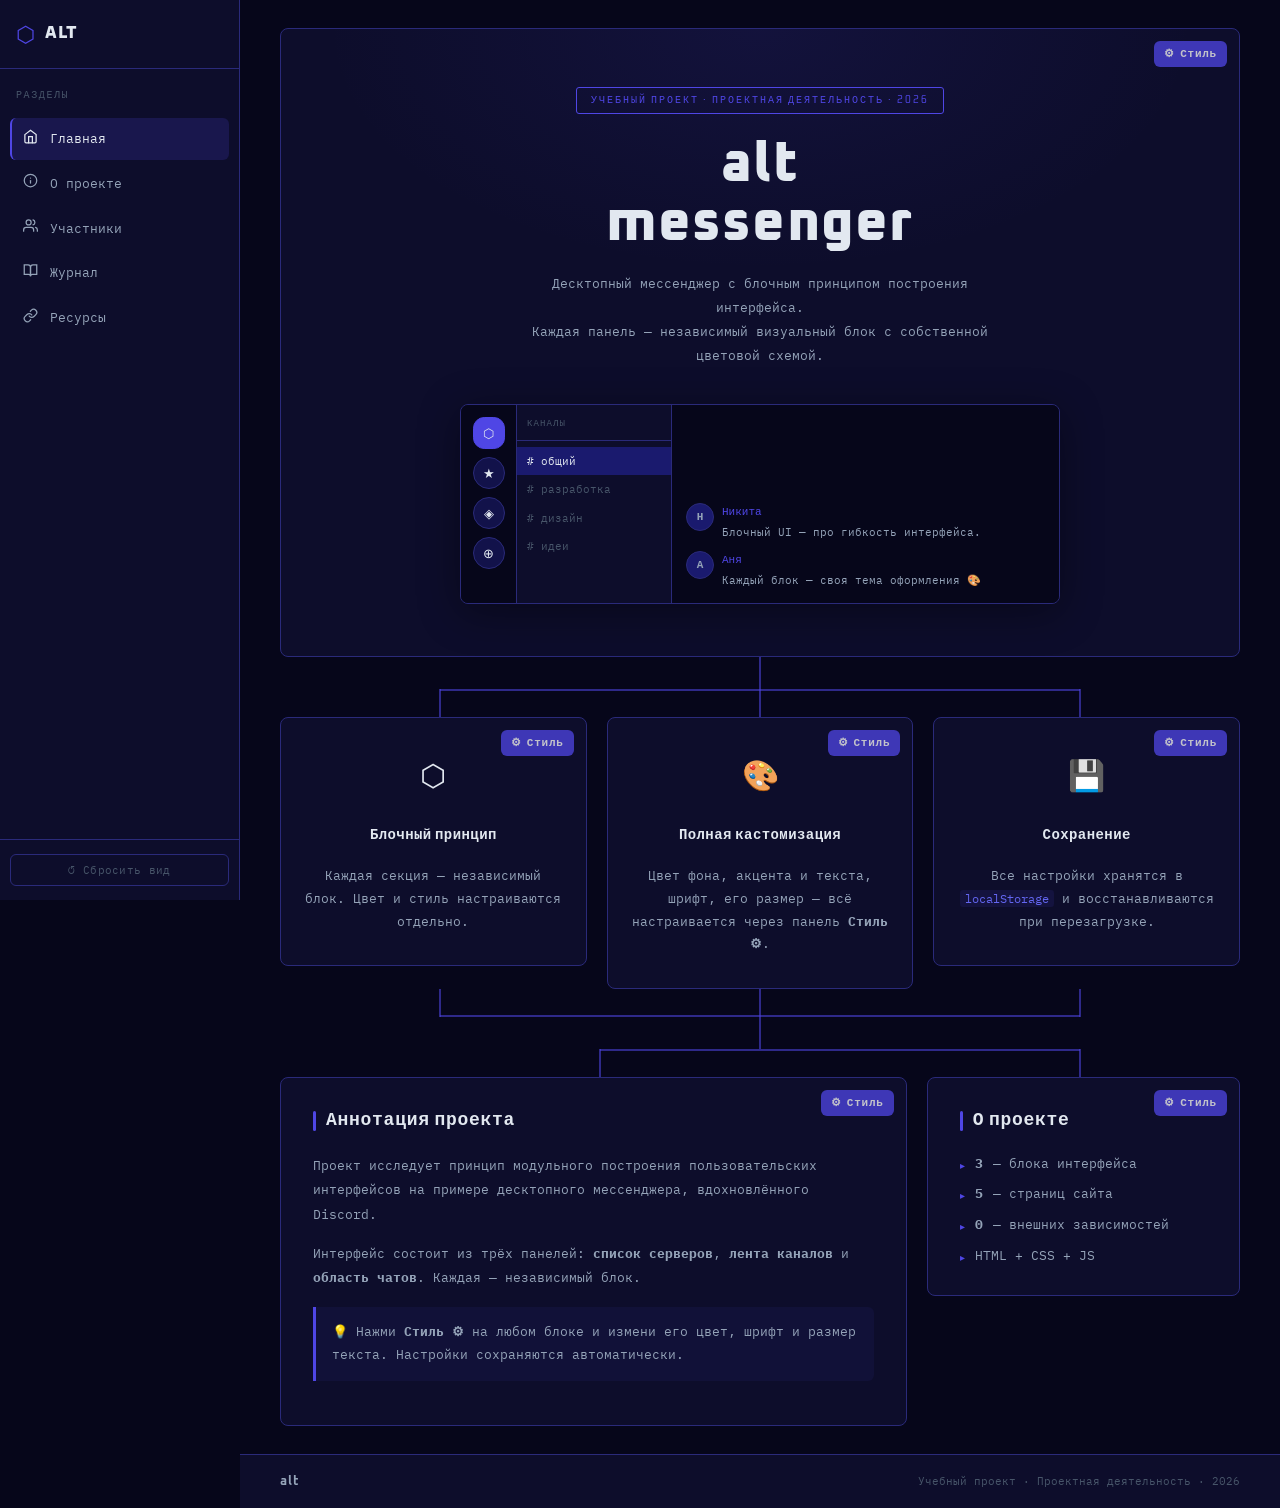
==== commit d72b2bad: "modified:   site/index.html" ====
--- a/site/index.html
+++ b/site/index.html
@@ -86,7 +86,7 @@
       </div>
 
       <!-- СЛИЯНИЕ трёх веток обратно -->
-      <div class="tc-row tc-row-3 tc-row-reverse">
+      <div class="tc-row tc-row-3" style="transform:scaleY(-1)">
         <div class="tc-branch"></div>
         <div class="tc-branch"></div>
         <div class="tc-branch"></div>
@@ -97,8 +97,8 @@
 
       <!-- РАЗДВОЕНИЕ на аннотацию и факты -->
       <div class="tc-row tc-row-2">
-        <div class="tc-branch tc-branch-wide"></div>
-        <div class="tc-branch tc-branch-narrow"></div>
+        <div class="tc-branch" style="flex:8"></div>
+        <div class="tc-branch" style="flex:4"></div>
       </div>
 
       <!-- УРОВЕНЬ 2: аннотация + факты -->
--- a/site/css/style.css
+++ b/site/css/style.css
@@ -1104,8 +1104,8 @@
 .hero-title .accent { color: var(--block-accent); }
 
 .hero-sub {
-  font-size: 14px;
-  color: var(--text-secondary);
+  font-size: var(--block-font-size, 12px);
+  color: var(--block-text-color);
   max-width: 460px;
   margin: 0 auto 36px;
   line-height: 1.85;
@@ -1279,6 +1279,7 @@
   justify-content: center;
   font-size: 22px;
   margin-bottom: 16px;
+  overflow: hidden;
 }
 
 .member-name {
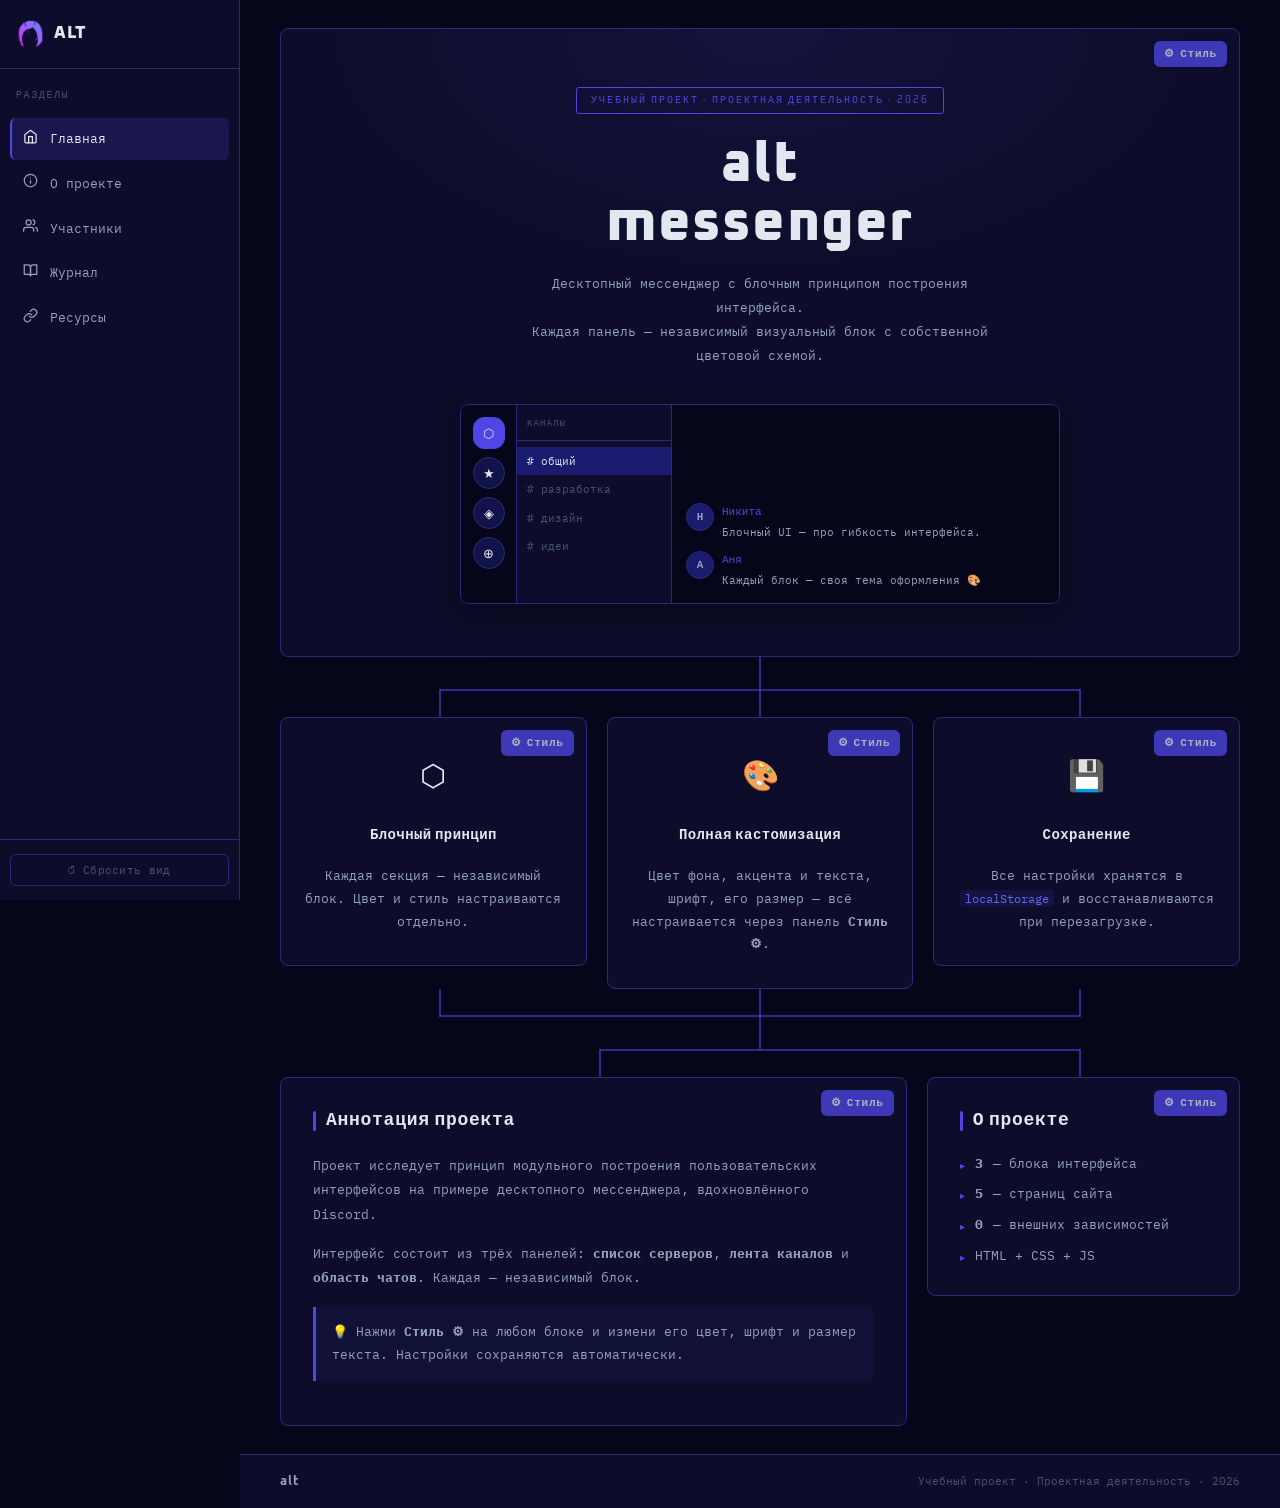
==== commit 1933b969: "fix css & add logo" ====
--- a/site/index.html
+++ b/site/index.html
@@ -10,7 +10,7 @@
 </head>
 <body>
   <aside class="sidebar">
-    <div class="sidebar-header"><span class="logo-icon">⬡</span><span class="logo-text">alt</span></div>
+    <div class="sidebar-header"><img class="logo-icon" src="assets/logo.png" alt="alt logo"><span class="logo-text">alt</span></span></div>
     <div class="nav-category">Разделы</div>
     <nav class="sidebar-nav">
       <a href="index.html"     class="nav-link active"><span class="nav-icon"><svg width="15" height="15" viewBox="0 0 24 24" fill="none" stroke="currentColor" stroke-width="2" stroke-linecap="round"><path d="m3 9 9-7 9 7v11a2 2 0 0 1-2 2H5a2 2 0 0 1-2-2z"/><polyline points="9 22 9 12 15 12 15 22"/></svg></span>Главная</a>
--- a/site/css/style.css
+++ b/site/css/style.css
@@ -105,9 +105,10 @@
 }
 
 .logo-icon {
-  color: var(--accent);
-  font-size: 22px;
-  line-height: 1;
+  width: 28px;
+  height: 28px;
+  object-fit: contain;
+  border-radius: 6px;
   flex-shrink: 0;   /* не сжимается */
 }
 
@@ -220,10 +221,12 @@
 /* Все секции страницы обёрнуты в .block-unit. */
 .block-unit {
   /* свои переменные блока — их может менять панель настроек */
-  --block-bg:         var(--bg-block);
-  --block-accent:     var(--accent);
-  --block-font-size:  13px;
-  --block-text-color: var(--text-secondary);
+  --block-bg:            var(--bg-block);
+  --block-accent:        var(--accent);
+  --block-font-size:     13px;
+  --block-text-color:    var(--text-secondary);
+  --block-heading-color: var(--text-primary);
+  --block-heading-font:  var(--font-heading);
 
   background: var(--block-bg);
   border: 1px solid var(--border);
@@ -238,7 +241,7 @@
 
 /* подсветка рамки при наведении */
 .block-unit:hover {
-  border-color: rgba(79, 70, 229, 0.5);
+  border-color: var(--block-accent);
 }
 
 /* активный блок: открыта панель настроек или блок тащат */
@@ -293,10 +296,10 @@
   right: 12px;
   height: 26px;
   padding: 0 10px;
-  background: var(--accent);
+  background: var(--block-accent);
   border: none;
   border-radius: 6px;
-  color: #fff;
+  color: var(--block-heading-color);
   font-size: 11px;
   font-family: var(--font-heading);
   font-weight: 700;
@@ -691,17 +694,14 @@
   flex: 1;
   padding: 18px 12px;
   border-radius: 8px;
-  border: 1px solid var(--border);
+  border: 1px solid rgba(79, 70, 229, 0.55);
+  background: rgba(79, 70, 229, 0.10);
   text-align: center;
 }
-/* три панельки разными цветами */
-.arch-panel.arch-srv  { border-color: rgba(79,70,229,0.4);  background: rgba(79,70,229,0.06); }
-.arch-panel.arch-ch   { border-color: rgba(14,165,233,0.4); background: rgba(14,165,233,0.06); }
-.arch-panel.arch-chat { border-color: rgba(34,197,94,0.4);  background: rgba(34,197,94,0.06); }
 .arch-panel-ico   { font-size: 22px; margin-bottom: 8px; display: block; }
 .arch-panel-title { font-family: var(--font-heading); font-size: 12px; color: var(--text-primary); margin-bottom: 4px; }
-.arch-panel-desc  { font-size: 10px; color: var(--text-muted); }
-.arch-arrow       { font-size: 18px; color: var(--border); flex-shrink: 0; }
+.arch-panel-desc  { font-size: 10px; color: var(--text-secondary); }
+.arch-arrow       { font-size: 18px; color: var(--accent); flex-shrink: 0; }
 
 /* баннер команды (страница members) */
 .team-banner {
@@ -987,10 +987,10 @@
 
 /* заголовок секции с цветной полоской слева */
 .section-title {
-  font-family: var(--font-heading);
-  font-size: 18px;
+  font-family: var(--block-heading-font);
+  font-size: calc(var(--block-font-size, 13px) + 5px);
   font-weight: 700;
-  color: var(--text-primary);
+  color: var(--block-heading-color);
   margin-bottom: 18px;
   letter-spacing: 0.04em;
   display: flex;
@@ -1093,12 +1093,13 @@
 }
 
 .hero-title {
-  font-family: var(--font-heading);
-  font-size: 56px;
+  font-family: var(--block-heading-font);
+  font-size: calc(var(--block-font-size, 13px) + 43px);
   font-weight: 800;
   line-height: 1.06;
   margin-bottom: 18px;
   letter-spacing: 0.02em;
+  color: var(--block-heading-color);
 }
 
 .hero-title .accent { color: var(--block-accent); }
@@ -1245,10 +1246,10 @@
 .feature-ico { font-size: 30px; margin-bottom: 14px; }
 
 .feature-name {
-  font-family: var(--font-heading);
-  font-size: 14px;
+  font-family: var(--block-heading-font);
+  font-size: calc(var(--block-font-size, 13px) + 1px);
   font-weight: 700;
-  color: var(--text-primary);
+  color: var(--block-heading-color);
   margin-bottom: 8px;
   letter-spacing: 0.03em;
 }
@@ -1283,10 +1284,10 @@
 }
 
 .member-name {
-  font-family: var(--font-heading);
-  font-size: 16px;
+  font-family: var(--block-heading-font);
+  font-size: calc(var(--block-font-size, 13px) + 3px);
   font-weight: 700;
-  color: var(--text-primary);
+  color: var(--block-heading-color);
   margin-bottom: 3px;
 }
 
@@ -1341,10 +1342,10 @@
 }
 
 .post-title {
-  font-family: var(--font-heading);
-  font-size: 20px;
+  font-family: var(--block-heading-font);
+  font-size: calc(var(--block-font-size, 13px) + 7px);
   font-weight: 700;
-  color: var(--text-primary);
+  color: var(--block-heading-color);
   margin-bottom: 12px;
 }
 
@@ -1378,10 +1379,10 @@
 .res-ico { font-size: 22px; flex-shrink: 0; margin-top: 1px; }
 
 .res-info h3 {
-  font-family: var(--font-heading);
-  font-size: 14px;
+  font-family: var(--block-heading-font);
+  font-size: calc(var(--block-font-size, 13px) + 1px);
   font-weight: 600;
-  color: var(--text-primary);
+  color: var(--block-heading-color);
   margin-bottom: 4px;
 }
 
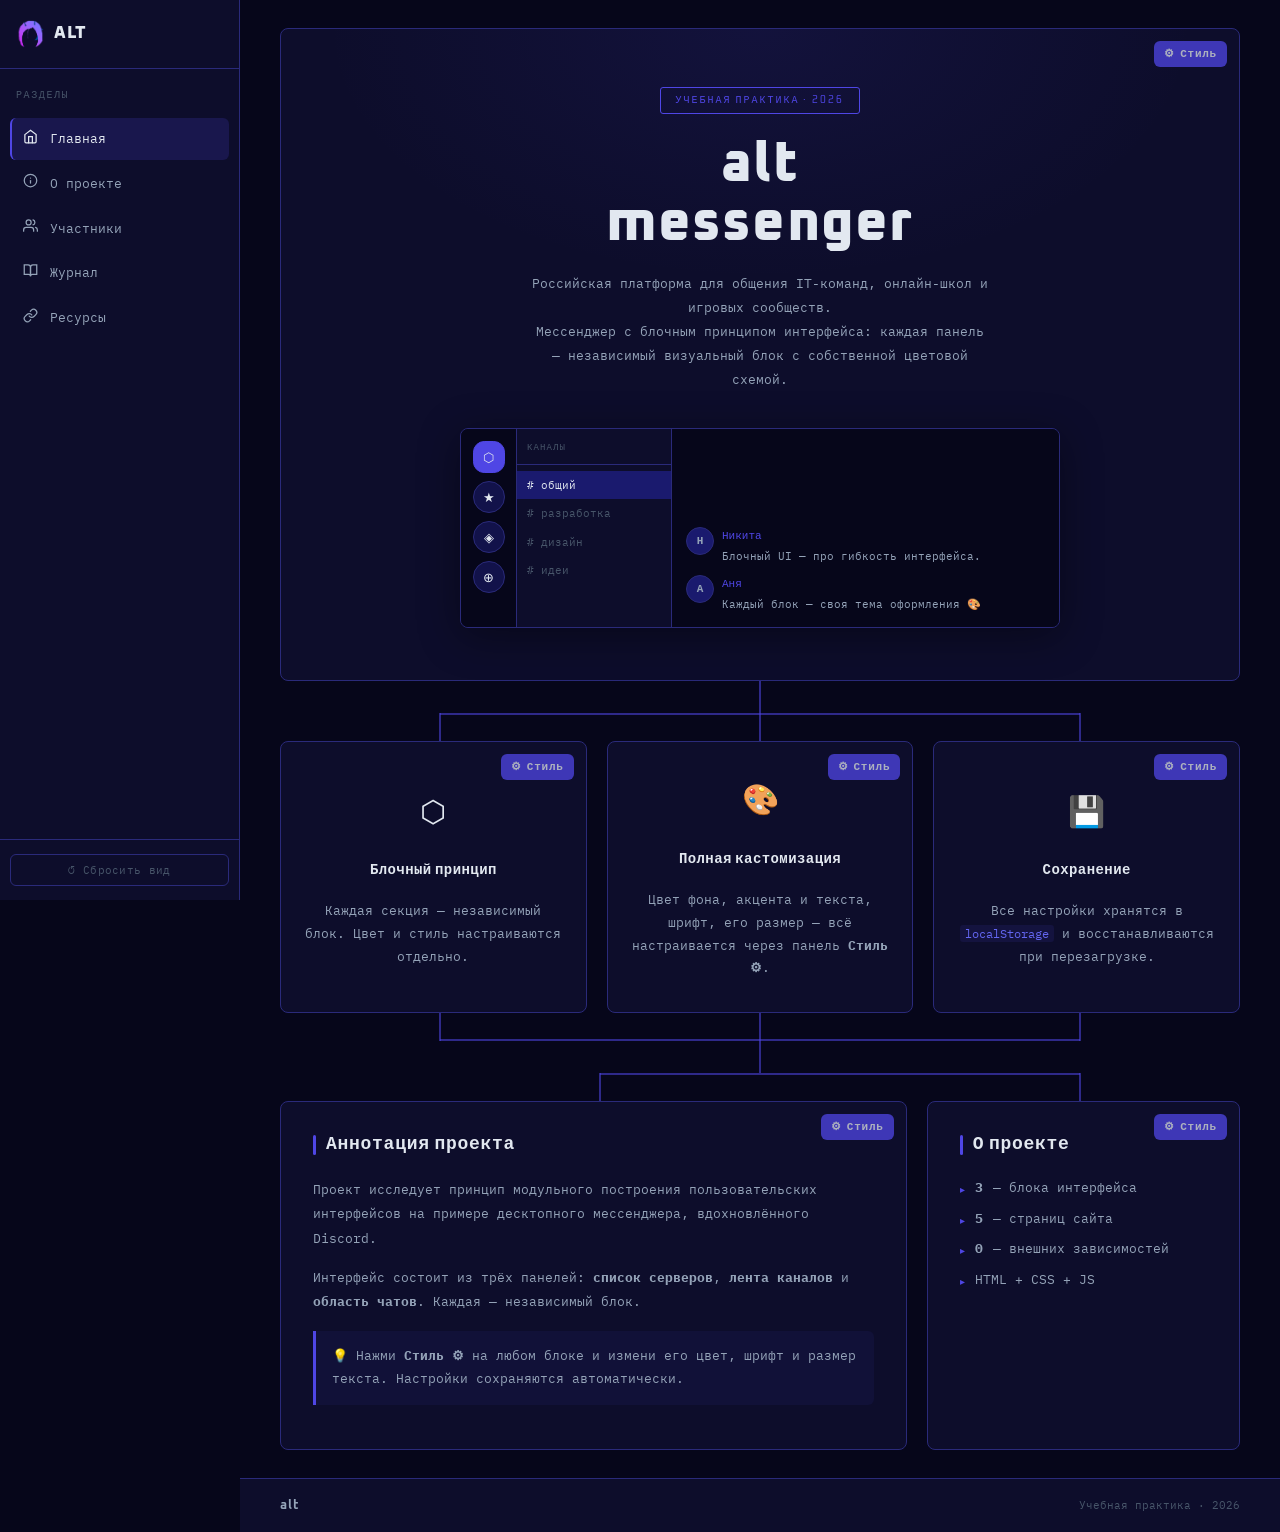
==== commit 744c43de: "modify html text & add report" ====
--- a/site/index.html
+++ b/site/index.html
@@ -28,9 +28,9 @@
 
       <!-- КОРЕНЬ: Hero -->
       <div class="block-unit hero-block" data-block-id="hero">
-        <div class="hero-badge">Учебный проект · Проектная деятельность · 2026</div>
+        <div class="hero-badge">Учебная практика · 2026</div>
         <h1 class="hero-title">alt<br><span class="messenger-text">messenger</span></h1>
-        <p class="hero-sub">Десктопный мессенджер с блочным принципом построения интерфейса.<br>Каждая панель — независимый визуальный блок с собственной цветовой схемой.</p>
+        <p class="hero-sub">Российская платформа для общения IT-команд, онлайн-школ и игровых сообществ.<br>Мессенджер с блочным принципом интерфейса: каждая панель — независимый визуальный блок с собственной цветовой схемой.</p>
         <div class="messenger-demo">
           <div class="demo-servers"><div class="demo-srv on">⬡</div><div class="demo-srv">★</div><div class="demo-srv">◈</div><div class="demo-srv">⊕</div></div>
           <div class="demo-channels">
@@ -134,7 +134,7 @@
 
     </div><!-- /tree-layout -->
 
-    <footer class="block-unit site-footer" data-block-id="footer"><span class="footer-logo">alt</span><span>Учебный проект · Проектная деятельность · 2026</span></footer>
+    <footer class="block-unit site-footer" data-block-id="footer"><span class="footer-logo">alt</span><span>Учебная практика · 2026</span></footer>
   </div>
   <script src="js/blocks.js"></script>
 </body>
--- a/site/css/style.css
+++ b/site/css/style.css
@@ -1,32 +1,31 @@
-/* шрифты: Oxanium для заголовков, IBM Plex Mono для текста */
+/* Подключаем шрифты: Oxanium для заголовков, IBM Plex Mono для текста */
 @import url('https://fonts.googleapis.com/css2?family=Oxanium:wght@300;400;600;700;800&family=IBM+Plex+Mono:ital,wght@0,300;0,400;0,500;1,300&display=swap');
 
 
-/* Переменные. Записываем сюда цвета и размеры один раз, */
-/* а дальше берём их через var(...). Если поменять тут — поменяется везде. */
+/* Общие переменные темы — используются во всех файлах сайта */
 :root {
   /* фоны */
-  --bg-page:            #06061a;   /* самый тёмный фон страницы */
-  --bg-block:           #0d0d2b;   /* фон обычного блока */
-  --bg-block-secondary: #12124a;   /* фон чуть посветлее */
-  --bg-active:          #1a1a6e;   /* фон выделенного элемента */
-
-  /* акцентные цвета (кнопки, ссылки и т.п.) */
-  --accent:             #4f46e5;   /* основной фиолетово-синий */
-  --accent-hover:       #6366f1;   /* он же, но светлее (для наведения) */
+  --bg-page:            #06061a;
+  --bg-block:           #0d0d2b;
+  --bg-block-secondary: #12124a;   /* светлее основного фона блока */
+  --bg-active:          #1a1a6e;   /* фон выбранного элемента */
+
+  /* акцентные цвета (кнопки, ссылки) */
+  --accent:             #4f46e5;
+  --accent-hover:       #6366f1;
 
   /* цвет рамок и разделителей */
   --border:             #2a2a7a;
 
   /* цвета текста */
-  --text-primary:       #e2e8f0;   /* основной светлый текст */
-  --text-secondary:     #94a3b8;   /* второстепенный текст */
-  --text-muted:         #475569;   /* совсем приглушённый текст */
+  --text-primary:       #e2e8f0;
+  --text-secondary:     #94a3b8;
+  --text-muted:         #475569;
 
   /* размеры макета */
-  --sidebar-width:  240px;         /* ширина бокового меню */
-  --radius:         8px;           /* скругление углов */
-  --transition:     0.2s ease;     /* скорость плавных переходов */
+  --sidebar-width:  240px;       /* ширина бокового меню */
+  --radius:         8px;         /* скругление углов */
+  --transition:     0.2s ease;   /* скорость переходов */
 
   /* шрифты */
   --font-heading: 'Oxanium', monospace;
@@ -36,7 +35,7 @@
 
 /* Сброс отступов и базовые стили */
 
-/* Убираем у всех элементов лишние отступы и считаем размер вместе с рамкой */
+/* убираем у всех элементов лишние отступы и считаем размер вместе с рамкой */
 *, *::before, *::after {
   box-sizing: border-box;
   margin: 0;
@@ -52,8 +51,8 @@
   font-family: var(--font-body);
   font-size: 14px;
   line-height: 1.65;
-  min-height: 100vh;   /* тянем на всю высоту экрана */
-  display: flex;       /* сайдбар и контент будут стоять в ряд */
+  min-height: 100vh;   /* высота на весь экран */
+  display: flex;       /* сайдбар и контент стоят в ряд */
 }
 
 /* ссылки без подчёркивания и цвета текста родителя */
@@ -88,8 +87,8 @@
   background: var(--bg-block);
   border-right: 1px solid var(--border);
   display: flex;
-  flex-direction: column;   /* элементы в столбик */
-  position: fixed;          /* прилипает к экрану при прокрутке */
+  flex-direction: column;   /* пункты меню в столбик */
+  position: fixed;          /* остаётся на месте при прокрутке */
   top: 0;
   left: 0;
   z-index: 100;             /* поверх обычного контента */
@@ -109,7 +108,7 @@
   height: 28px;
   object-fit: contain;
   border-radius: 6px;
-  flex-shrink: 0;   /* не сжимается */
+  flex-shrink: 0;   /* не сжимается рядом с текстом */
 }
 
 .logo-text {
@@ -121,7 +120,7 @@
   color: var(--text-primary);
 }
 
-/* выделенная часть логотипа другим цветом */
+/* выделенная часть логотипа другим цветом, без курсива <em> */
 .logo-text em { color: var(--accent); font-style: normal; }
 
 /* подпись-категория над группой ссылок */
@@ -136,7 +135,7 @@
 
 /* список ссылок меню */
 .sidebar-nav {
-  flex: 1;            /* занимает всё свободное место */
+  flex: 1;            /* занимает всё свободное место по высоте */
   padding: 8px 10px;
   display: flex;
   flex-direction: column;
@@ -144,6 +143,7 @@
   overflow-y: auto;   /* прокрутка, если ссылок много */
 }
 
+/* ссылка меню */
 .nav-link {
   display: flex;
   align-items: center;
@@ -152,7 +152,7 @@
   color: var(--text-secondary);
   border-radius: 6px;
   font-size: 13px;
-  transition: background var(--transition), color var(--transition);
+  transition: background var(--transition), color var(--transition);   /* плавная смена фона и цвета */
 }
 
 /* ссылка при наведении мышкой */
@@ -173,7 +173,7 @@
   font-size: 15px;
   width: 20px;
   text-align: center;
-  flex-shrink: 0;
+  flex-shrink: 0;   /* не сжимается рядом с текстом */
 }
 
 /* низ меню с кнопкой сброса */
@@ -190,7 +190,7 @@
   color: var(--text-muted);
   font-size: 11px;
   border-radius: 6px;
-  transition: all var(--transition);
+  transition: all var(--transition);   /* плавное наведение */
   display: flex;
   align-items: center;
   justify-content: center;
@@ -210,17 +210,16 @@
 /* обёртка контента — отодвигаем вправо, чтобы не залезала под меню */
 .page-wrapper {
   margin-left: var(--sidebar-width);
-  flex: 1;
+  flex: 1;            /* занимает всё место рядом с меню */
   display: flex;
   flex-direction: column;
   min-height: 100vh;
 }
 
 
-/* Блок (block-unit) — главный кирпичик интерфейса. */
-/* Все секции страницы обёрнуты в .block-unit. */
+/* Блок-секция — обёртка для каждой панели контента на странице */
 .block-unit {
-  /* свои переменные блока — их может менять панель настроек */
+  /* переменные блока, их меняет панель «Стиль» */
   --block-bg:            var(--bg-block);
   --block-accent:        var(--accent);
   --block-font-size:     13px;
@@ -231,12 +230,13 @@
   background: var(--block-bg);
   border: 1px solid var(--border);
   border-radius: var(--radius);
-  position: relative;
-  transition: border-color var(--transition), box-shadow var(--transition);
+  position: relative;   /* чтобы кнопка «Стиль» позиционировалась внутри блока */
+  transition: border-color var(--transition), box-shadow var(--transition);   /* плавная подсветка при наведении/выборе */
   box-sizing: border-box;
-  animation: fadeUp 0.35s ease both;   /* плавное появление */
-}
-
+  animation: fadeUp 0.35s ease both;   /* появление снизу вверх */
+}
+
+/* legacy: класс из убранного drag&drop, сейчас не навешивается */
 .block-unit.dragging { opacity: 0.85; }
 
 /* подсветка рамки при наведении */
@@ -244,9 +244,9 @@
   border-color: var(--block-accent);
 }
 
-/* активный блок: открыта панель настроек или блок тащат */
+/* активный блок — открыта панель «Стиль» */
 .block-unit.block-active {
-  border-color: var(--block-accent) !important;
+  border-color: var(--block-accent) !important;   /* перебивает border-color из :hover */
   box-shadow: 0 0 0 1px var(--block-accent), 0 0 28px -4px var(--block-accent);
   outline: none;
 }
@@ -305,18 +305,18 @@
   font-weight: 700;
   letter-spacing: 0.07em;
   cursor: pointer;
-  z-index: 10;
+  z-index: 10;   /* поверх содержимого блока */
   display: flex;
   align-items: center;
   gap: 5px;
   opacity: 0.75;
-  transition: opacity 0.15s, transform 0.2s;
+  transition: opacity 0.15s, transform 0.2s;   /* плавное появление и сдвиг */
   white-space: nowrap;   /* текст в одну строку */
 }
 
 .block-settings-btn .bsb-ico {
   display: inline-block;
-  transition: transform 0.35s ease;
+  transition: transform 0.35s ease;   /* плавный поворот иконки */
   font-style: normal;
 }
 
@@ -329,10 +329,12 @@
 /* крутим иконку-шестерёнку при наведении */
 .block-settings-btn:hover .bsb-ico { transform: rotate(60deg); }
 
+/* при открытой панели кнопка всегда видна полностью */
 .block-unit.block-active .block-settings-btn {
   background: var(--block-accent);
   opacity: 1;
 }
+
 
 /* кнопка сброса в шапке панели настроек */
 .sp-reset-btn {
@@ -344,11 +346,31 @@
   width: 24px; height: 24px;
   cursor: pointer;
   display: flex; align-items: center; justify-content: center;
-  transition: all var(--transition);
+  transition: all var(--transition);   /* плавное наведение */
 }
 .sp-reset-btn:hover { border-color: var(--accent); color: var(--accent); }
 
-/* шапка панели настроек (с кнопкой сброса справа) */
+
+/* Панель настроек блока — позицию ей выставляет blocks.js */
+.settings-panel {
+  position: fixed;   /* не зависит от прокрутки страницы */
+  width: 264px;
+  background: #09091f;
+  border: 1px solid rgba(79, 70, 229, 0.35);
+  border-radius: 12px;
+  z-index: 1000;   /* поверх сайдбара и любых блоков */
+  display: none;   /* по умолчанию скрыта */
+  box-shadow: 0 20px 56px rgba(0, 0, 0, 0.85), 0 0 0 1px rgba(255, 255, 255, 0.03);
+  overflow: hidden;
+}
+
+/* открытая панель */
+.settings-panel.open {
+  display: block;
+  animation: fadeDown 0.15s ease;
+}
+
+/* заголовок панели — текст слева, кнопка сброса справа */
 .sp-header {
   padding: 11px 14px;
   font-family: var(--font-heading);
@@ -364,40 +386,6 @@
   justify-content: space-between;
 }
 
-
-/* Панель настроек блока. */
-/* Появляется поверх страницы; её позицию задаёт blocks.js. */
-.settings-panel {
-  position: fixed;
-  width: 264px;
-  background: #09091f;
-  border: 1px solid rgba(79, 70, 229, 0.35);
-  border-radius: 12px;
-  z-index: 1000;
-  display: none;   /* по умолчанию скрыта */
-  box-shadow: 0 20px 56px rgba(0, 0, 0, 0.85), 0 0 0 1px rgba(255, 255, 255, 0.03);
-  overflow: hidden;
-}
-
-/* открытая панель */
-.settings-panel.open {
-  display: block;
-  animation: fadeDown 0.15s ease;
-}
-
-/* заголовок панели */
-.sp-header {
-  padding: 11px 14px;
-  font-family: var(--font-heading);
-  font-size: 10px;
-  font-weight: 700;
-  letter-spacing: 0.12em;
-  text-transform: uppercase;
-  color: var(--text-secondary);
-  background: rgba(79, 70, 229, 0.08);
-  border-bottom: 1px solid rgba(79, 70, 229, 0.15);
-}
-
 /* одна секция внутри панели */
 .sp-section {
   padding: 12px 14px;
@@ -440,16 +428,16 @@
   padding: 2px;
   background: transparent;
   cursor: pointer;
-  flex-shrink: 0;
-}
-/* убираем стандартные рамки у самого образца цвета (для разных браузеров) */
+  flex-shrink: 0;   /* не сжимается рядом с полем ввода */
+}
+/* убираем стандартную рамку у образца цвета */
 .sp-color-picker::-webkit-color-swatch-wrapper { padding: 0; }
 .sp-color-picker::-webkit-color-swatch { border: none; border-radius: 3px; }
 .sp-color-picker::-moz-color-swatch { border: none; border-radius: 3px; }
 
 /* поле ввода цвета в виде hex (#xxxxxx) */
 .sp-hex-input {
-  flex: 1;
+  flex: 1;   /* занимает оставшееся место в строке рядом с .sp-color-picker */
   background: rgba(0, 0, 0, 0.4);
   border: 1px solid rgba(79, 70, 229, 0.2);
   border-radius: 6px;
@@ -459,7 +447,7 @@
   padding: 5px 8px;
   outline: none;
   letter-spacing: 0.06em;
-  transition: border-color var(--transition);
+  transition: border-color var(--transition);   /* плавная подсветка рамки */
 }
 /* подсветка рамки, когда поле в фокусе */
 .sp-hex-input:focus { border-color: var(--accent); }
@@ -476,7 +464,7 @@
   padding: 6px 8px;
   outline: none;
   cursor: pointer;
-  transition: border-color var(--transition);
+  transition: border-color var(--transition);   /* плавная подсветка рамки */
   margin-bottom: 8px;
 }
 .sp-font-select:focus { border-color: var(--accent); }
@@ -501,7 +489,7 @@
   margin-bottom: 8px;
   cursor: pointer;
 }
-/* кружок ползунка — отдельно для Chrome/Safari и для Firefox */
+/* кружок ползунка — стиль дублируется для разных браузеров */
 .sp-slider::-webkit-slider-thumb {
   -webkit-appearance: none;
   width: 14px;
@@ -535,7 +523,7 @@
   display: flex;
   align-items: center;
   justify-content: center;
-  transition: all var(--transition);
+  transition: all var(--transition);   /* плавное наведение */
 }
 .sp-toggle:hover { border-color: var(--accent); color: var(--accent); }
 /* нажатая кнопка */
@@ -546,6 +534,9 @@
 }
 .sp-toggle b { font-style: normal; font-weight: 900; }
 .sp-toggle i { font-style: italic; font-weight: 400; }
+
+/* legacy: заготовки под ширину колонок и выравнивание текста — */
+/* в текущей панели «Стиль» не используются (не вызываются из blocks.js) */
 
 /* кнопки выбора ширины (¼ ½ ¾ ■) */
 .sp-col-btns {
@@ -563,7 +554,7 @@
   color: var(--text-secondary);
   font-size: 13px;
   text-align: center;
-  transition: all var(--transition);
+  transition: all var(--transition);   /* плавное наведение */
   cursor: pointer;
 }
 .sp-col-btn:hover { border-color: var(--accent); color: var(--accent); }
@@ -590,7 +581,7 @@
   font-size: 11px;
   text-align: center;
   cursor: pointer;
-  transition: all var(--transition);
+  transition: all var(--transition);   /* плавное наведение */
 }
 .sp-preset-btn:hover { border-color: var(--accent); color: var(--accent); }
 .sp-preset-btn.active {
@@ -616,7 +607,7 @@
   font-size: 14px;
   text-align: center;
   cursor: pointer;
-  transition: all var(--transition);
+  transition: all var(--transition);   /* плавное наведение */
 }
 .sp-align-btn:hover { border-color: var(--accent); color: var(--accent); }
 .sp-align-btn.active {
@@ -634,6 +625,8 @@
 
 /* Фича-блок: иконка + описание по центру */
 .feature-inner {
+  flex: 1;
+  justify-content: center;
   padding: 32px 22px;
   text-align: center;
   display: flex;
@@ -643,10 +636,9 @@
 }
 
 
-/* Декоративные вставки между блоками. */
-/* Это НЕ .block-unit, а просто украшения для разнообразия. */
-
-/* строка со статистикой (страница index) */
+/* Декоративные вставки между блоками — это не .block-unit, поэтому без кнопки «Стиль» */
+
+/* legacy: строка со статистикой — сейчас не используется ни на одной странице */
 .page-stats {
   grid-column: span 12;   /* на всю ширину сетки */
   display: flex;
@@ -656,7 +648,7 @@
   background: var(--bg-block);
 }
 .page-stat {
-  flex: 1;
+  flex: 1;   /* все колонки одинаковой ширины */
   padding: 22px 16px;
   text-align: center;
   border-right: 1px solid var(--border);
@@ -691,7 +683,7 @@
   border-radius: var(--radius);
 }
 .arch-panel {
-  flex: 1;
+  flex: 1;   /* все панели схемы одинаковой ширины */
   padding: 18px 12px;
   border-radius: 8px;
   border: 1px solid rgba(79, 70, 229, 0.55);
@@ -723,7 +715,7 @@
   justify-content: space-between;
   align-items: flex-start;
   padding: 24px 48px;
-  position: relative;
+  position: relative;   /* точка отсчёта для линии-соединителя */
   background: var(--bg-block);
   border: 1px solid var(--border);
   border-radius: var(--radius);
@@ -743,8 +735,8 @@
   flex-direction: column;
   align-items: center;
   gap: 8px;
-  position: relative;
-  z-index: 1;
+  position: relative;   /* чтобы быть поверх линии */
+  z-index: 1;           /* перекрывает линию из ::before */
 }
 .tl-dot {
   width: 26px; height: 26px;
@@ -783,8 +775,7 @@
 .tip-ico { font-size: 20px; flex-shrink: 0; }
 
 
-/* Раскладка «дерево» на главной. */
-/* Блоки соединяются линиями, как ветки дерева. */
+/* Раскладка «дерево» на главной — блоки соединены линиями-ветками */
 .tree-layout {
   padding: 28px 40px;
   display: flex;
@@ -802,25 +793,30 @@
   height: 32px;
   background: var(--accent);
   opacity: 0.55;
-  flex-shrink: 0;
+  flex-shrink: 0;   /* не сжимается */
 }
 
 /* ряд дочерних блоков */
 .tree-row {
   display: flex;
   gap: 20px;
-  align-items: flex-start;
+  align-items: stretch;
   width: 100%;
 }
 
 /* одна колонка в дереве */
 .tree-col {
-  flex: 1;
+  flex: 1;   /* по умолчанию все колонки одинаковой ширины */
   display: flex;
   flex-direction: column;
   align-items: center;
 }
-.tree-col .block-unit { width: 100%; }
+.tree-col .block-unit { 
+  width: 100%; 
+  height: 100%; 
+  display: flex; 
+  flex-direction: column;
+}
 .tree-col-wide   { flex: 8; }   /* широкая колонка */
 .tree-col-narrow { flex: 4; }   /* узкая колонка */
 
@@ -828,7 +824,7 @@
 .tc-row {
   display: flex;
   justify-content: space-around;
-  position: relative;
+  position: relative;   /* точка отсчёта для линии из ::before */
   width: 100%;
 }
 /* горизонтальная линия для 3 веток */
@@ -855,7 +851,7 @@
 }
 /* вертикальная веточка вниз к каждому блоку */
 .tc-branch {
-  flex: 1;
+  flex: 1;   /* ветки растягиваются на всю ширину строки */
   display: flex;
   justify-content: center;
 }
@@ -869,8 +865,7 @@
 }
 
 
-/* Вертикальный таймлайн журнала. */
-/* Блоки соединены линией, рядом с каждым — кружок. */
+/* Вертикальный таймлайн журнала — кружки и линия слева от постов */
 .journal-vt {
   padding: 0 40px 28px;
   display: flex;
@@ -887,7 +882,7 @@
   display: flex;
   flex-direction: column;
   align-items: center;
-  flex-shrink: 0;
+  flex-shrink: 0;   /* не сжимается */
   width: 48px;
 }
 
@@ -904,14 +899,14 @@
   font-weight: 800;
   font-size: 16px;
   color: var(--accent);
-  flex-shrink: 0;
-  position: relative;
-  z-index: 1;
+  flex-shrink: 0;       /* не сжимается */
+  position: relative;   /* чтобы быть поверх линии */
+  z-index: 1;           /* перекрывает .vt-line */
 }
 
 /* линия от кружка вниз к следующему кружку */
 .vt-line {
-  flex: 1;
+  flex: 1;   /* тянется на всю оставшуюся высоту между кружками */
   width: 2px;
   background: var(--border);
   margin: 6px 0;
@@ -919,7 +914,7 @@
 }
 
 .vt-content {
-  flex: 1;
+  flex: 1;   /* занимает всё место справа от кружков */
   padding-bottom: 24px;
 }
 
@@ -928,11 +923,10 @@
 .vt-item:last-child .vt-line { display: none; }
 
 
-/* Перетаскивание блоков — классы для разных состояний */
+/* legacy: функцию перетаскивания блоков убрали, эти классы сейчас не навешиваются */
 .block-unit[draggable="true"] { cursor: grab; }
 .block-unit[draggable="true"]:active { cursor: grabbing; }
 .block-unit.dragging { opacity: 0.4; }
-/* блок, над которым сейчас тащат другой */
 .block-unit.drag-over {
   border-style: dashed;
   border-color: var(--accent);
@@ -940,8 +934,7 @@
 }
 
 
-/* Контейнер блоков — сетка из 12 колонок. */
-/* Разные блоки занимают разное число колонок (см. ниже). */
+/* Контейнер блоков — сетка 12 колонок, ширину каждого блока задают правила ниже */
 .blocks-container {
   display: grid;
   grid-template-columns: repeat(12, 1fr);
@@ -988,7 +981,7 @@
 /* заголовок секции с цветной полоской слева */
 .section-title {
   font-family: var(--block-heading-font);
-  font-size: calc(var(--block-font-size, 13px) + 5px);
+  font-size: calc(var(--block-font-size, 13px) + 5px);   /* чуть крупнее текста блока */
   font-weight: 700;
   color: var(--block-heading-color);
   margin-bottom: 18px;
@@ -1006,10 +999,10 @@
   height: 20px;
   background: var(--block-accent);
   border-radius: 2px;
-  flex-shrink: 0;
-}
-
-/* обычный текст в блоках */
+  flex-shrink: 0;   /* не сжимается */
+}
+
+/* обычный текст в блоках; запасной цвет — если не задан в панели «Стиль» */
 .body-text {
   font-size: var(--block-font-size, 13px);
   color: var(--block-text-color, var(--text-secondary));
@@ -1053,7 +1046,7 @@
   content: '▸';
   color: var(--block-accent);
   font-size: 10px;
-  flex-shrink: 0;
+  flex-shrink: 0;   /* не сжимается */
   margin-top: 4px;
 }
 
@@ -1062,15 +1055,15 @@
 .hero-block {
   padding: 58px 40px 52px;
   text-align: center;
-  position: relative;
-  /* overflow: hidden НЕ ставим — иначе обрезается кнопка-шестерёнка */
+  position: relative;   /* точка отсчёта для свечения из ::before */
+  /* overflow: hidden не ставим — иначе обрежется кнопка-шестерёнка */
 }
 
 /* мягкое цветное свечение на фоне */
 .hero-block::before {
   content: '';
   position: absolute;
-  inset: 0;
+  inset: 0;   /* растягиваем на весь блок */
   background: radial-gradient(ellipse 65% 55% at 50% 0%,
     rgba(79, 70, 229, 0.09) 0%, transparent 70%);
   pointer-events: none;   /* не мешает кликам */
@@ -1094,7 +1087,7 @@
 
 .hero-title {
   font-family: var(--block-heading-font);
-  font-size: calc(var(--block-font-size, 13px) + 43px);
+  font-size: calc(var(--block-font-size, 13px) + 43px);   /* крупный заголовок-герой */
   font-weight: 800;
   line-height: 1.06;
   margin-bottom: 18px;
@@ -1102,6 +1095,7 @@
   color: var(--block-heading-color);
 }
 
+/* legacy: класс .accent в HTML не проставлен — правило не срабатывает */
 .hero-title .accent { color: var(--block-accent); }
 
 .hero-sub {
@@ -1149,7 +1143,7 @@
   align-items: center;
   justify-content: center;
   font-size: 13px;
-  transition: border-radius var(--transition), background var(--transition);
+  transition: border-radius var(--transition), background var(--transition);   /* плавная смена формы и фона */
   cursor: pointer;
 }
 /* активный/наведённый сервер слегка квадратится и подсвечивается */
@@ -1184,7 +1178,7 @@
   align-items: center;
   gap: 5px;
   cursor: pointer;
-  transition: color var(--transition), background var(--transition);
+  transition: color var(--transition), background var(--transition);   /* плавная смена цвета и фона */
 }
 
 .demo-ch:hover { color: var(--text-primary); background: var(--bg-block-secondary); }
@@ -1192,7 +1186,7 @@
 
 /* основная область с сообщениями */
 .demo-main {
-  flex: 1;
+  flex: 1;   /* занимает всё оставшееся место */
   background: var(--bg-page);
   padding: 14px;
   display: flex;
@@ -1210,7 +1204,7 @@
   border-radius: 50%;
   background: var(--bg-active);
   border: 1px solid var(--border);
-  flex-shrink: 0;
+  flex-shrink: 0;   /* не сжимается */
   display: flex;
   align-items: center;
   justify-content: center;
@@ -1220,7 +1214,7 @@
   color: var(--text-secondary);
 }
 
-.demo-msg-body { flex: 1; }
+.demo-msg-body { flex: 1; }   /* занимает всё место рядом с аватаркой */
 .demo-msg-name {
   font-size: 11px;
   color: var(--accent);
@@ -1230,7 +1224,7 @@
 .demo-msg-text { font-size: 11px; color: var(--text-secondary); }
 
 
-/* index.html — сетка с фичами */
+/* legacy: старая сетка фич — не используется, фичи теперь в .tree-row/.tree-col */
 .features-row {
   display: grid;
   grid-template-columns: repeat(3, 1fr);
@@ -1259,7 +1253,7 @@
 
 /* members.html — карточки участников */
 
-/* сетка карточек: подстраивается под ширину */
+/* legacy: сетка карточек — не используется, members.html сидит на .blocks-container */
 .cards-grid {
   display: grid;
   grid-template-columns: repeat(auto-fill, minmax(260px, 1fr));
@@ -1365,7 +1359,7 @@
   border-radius: 6px;
   border: 1px solid transparent;
   margin-bottom: 12px;
-  transition: background var(--transition), border-color var(--transition);
+  transition: background var(--transition), border-color var(--transition);   /* плавная смена фона и рамки */
   color: inherit;
 }
 
@@ -1417,7 +1411,7 @@
 .footer-logo em { color: var(--accent); font-style: normal; }
 
 
-/* Свой тонкий скроллбар (работает в Chrome/Safari) */
+/* Свой тонкий скроллбар (поддерживается не во всех браузерах) */
 ::-webkit-scrollbar { width: 5px; }
 ::-webkit-scrollbar-track { background: var(--bg-page); }
 ::-webkit-scrollbar-thumb { background: var(--border); border-radius: 3px; }
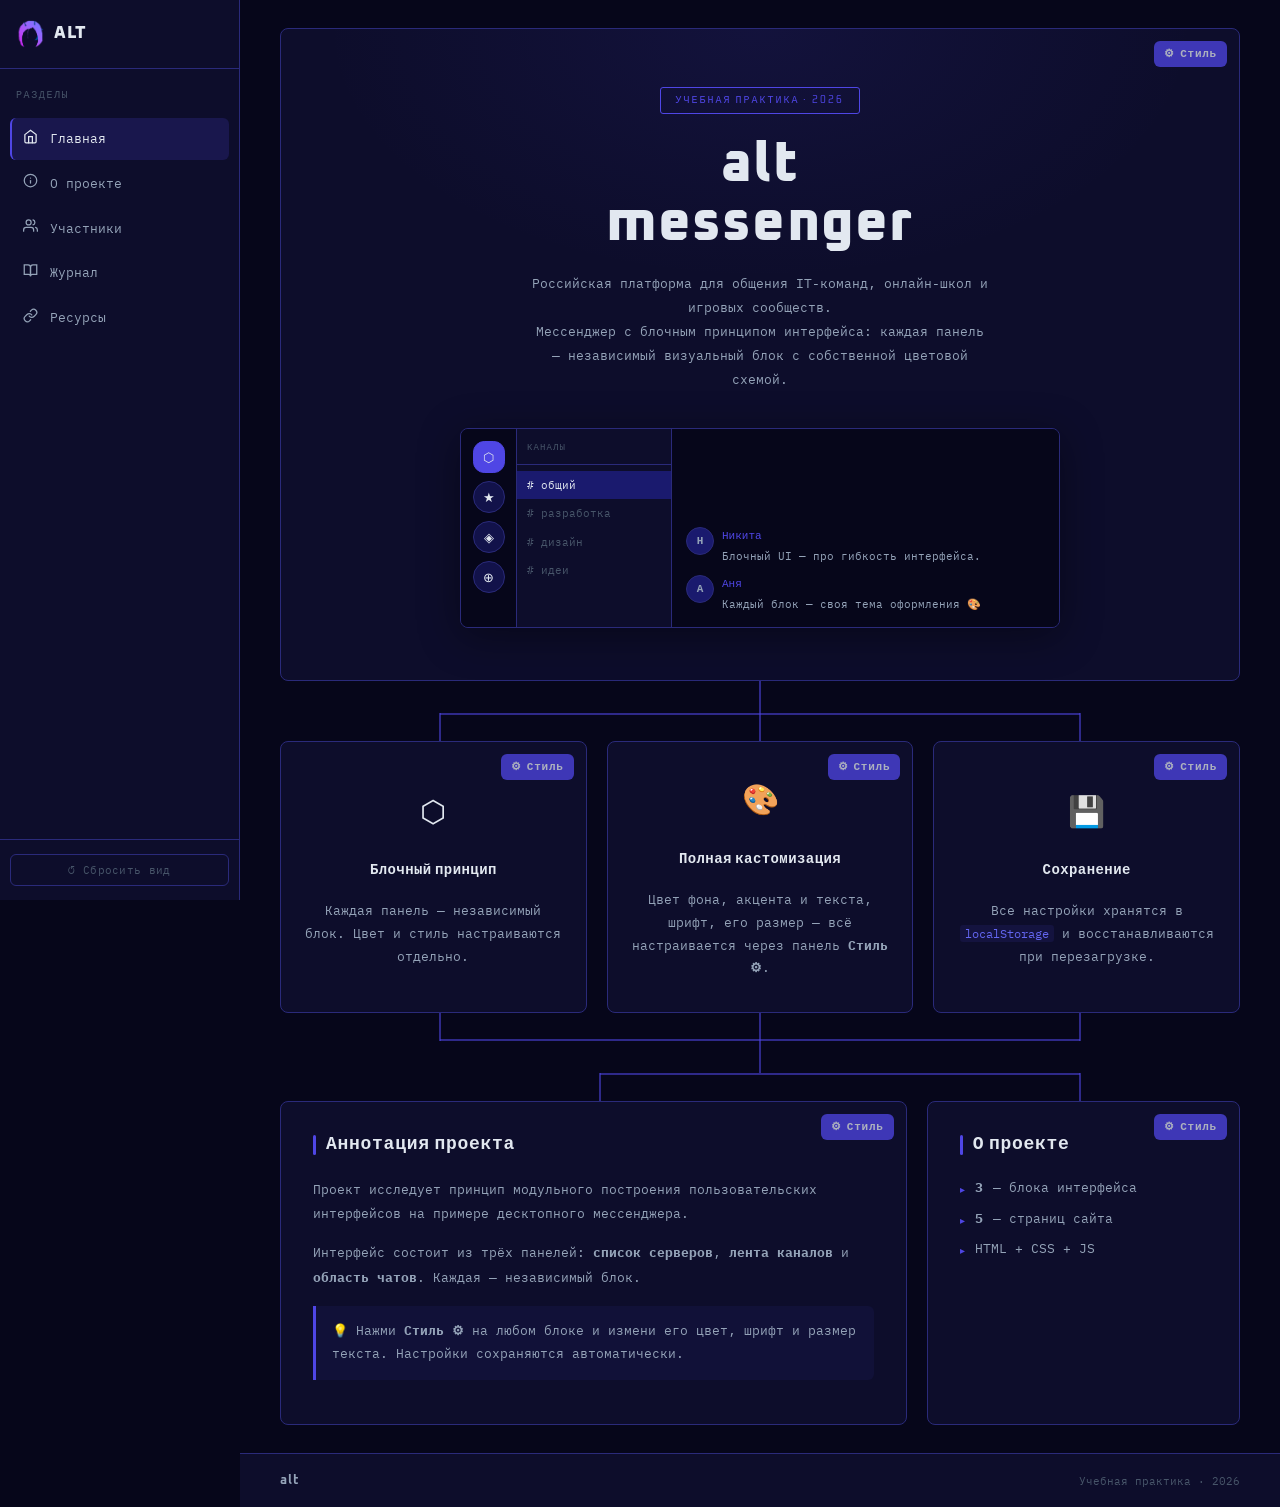
==== commit 8dede95e: "modify text annotation html" ====
--- a/site/index.html
+++ b/site/index.html
@@ -61,7 +61,7 @@
             <div class="feature-inner">
               <div class="feature-ico">⬡</div>
               <div class="feature-name">Блочный принцип</div>
-              <p class="feature-desc">Каждая секция — независимый блок. Цвет и стиль настраиваются отдельно.</p>
+              <p class="feature-desc">Каждая панель — независимый блок. Цвет и стиль настраиваются отдельно.</p>
             </div>
           </div>
         </div>
@@ -108,7 +108,7 @@
             <div class="block-inner">
               <h2 class="section-title">Аннотация проекта</h2>
               <div class="body-text">
-                <p>Проект исследует принцип модульного построения пользовательских интерфейсов на примере десктопного мессенджера, вдохновлённого Discord.</p>
+                <p>Проект исследует принцип модульного построения пользовательских интерфейсов на примере десктопного мессенджера.</p>
                 <p>Интерфейс состоит из трёх панелей: <strong>список серверов</strong>, <strong>лента каналов</strong> и <strong>область чатов</strong>. Каждая — независимый блок.</p>
                 <div class="highlight-box">💡 Нажми <strong>Стиль ⚙</strong> на любом блоке и измени его цвет, шрифт и размер текста. Настройки сохраняются автоматически.</div>
               </div>
@@ -123,7 +123,6 @@
                 <ul class="item-list">
                   <li><strong>3</strong> — блока интерфейса</li>
                   <li><strong>5</strong> — страниц сайта</li>
-                  <li><strong>0</strong> — внешних зависимостей</li>
                   <li>HTML + CSS + JS</li>
                 </ul>
               </div>
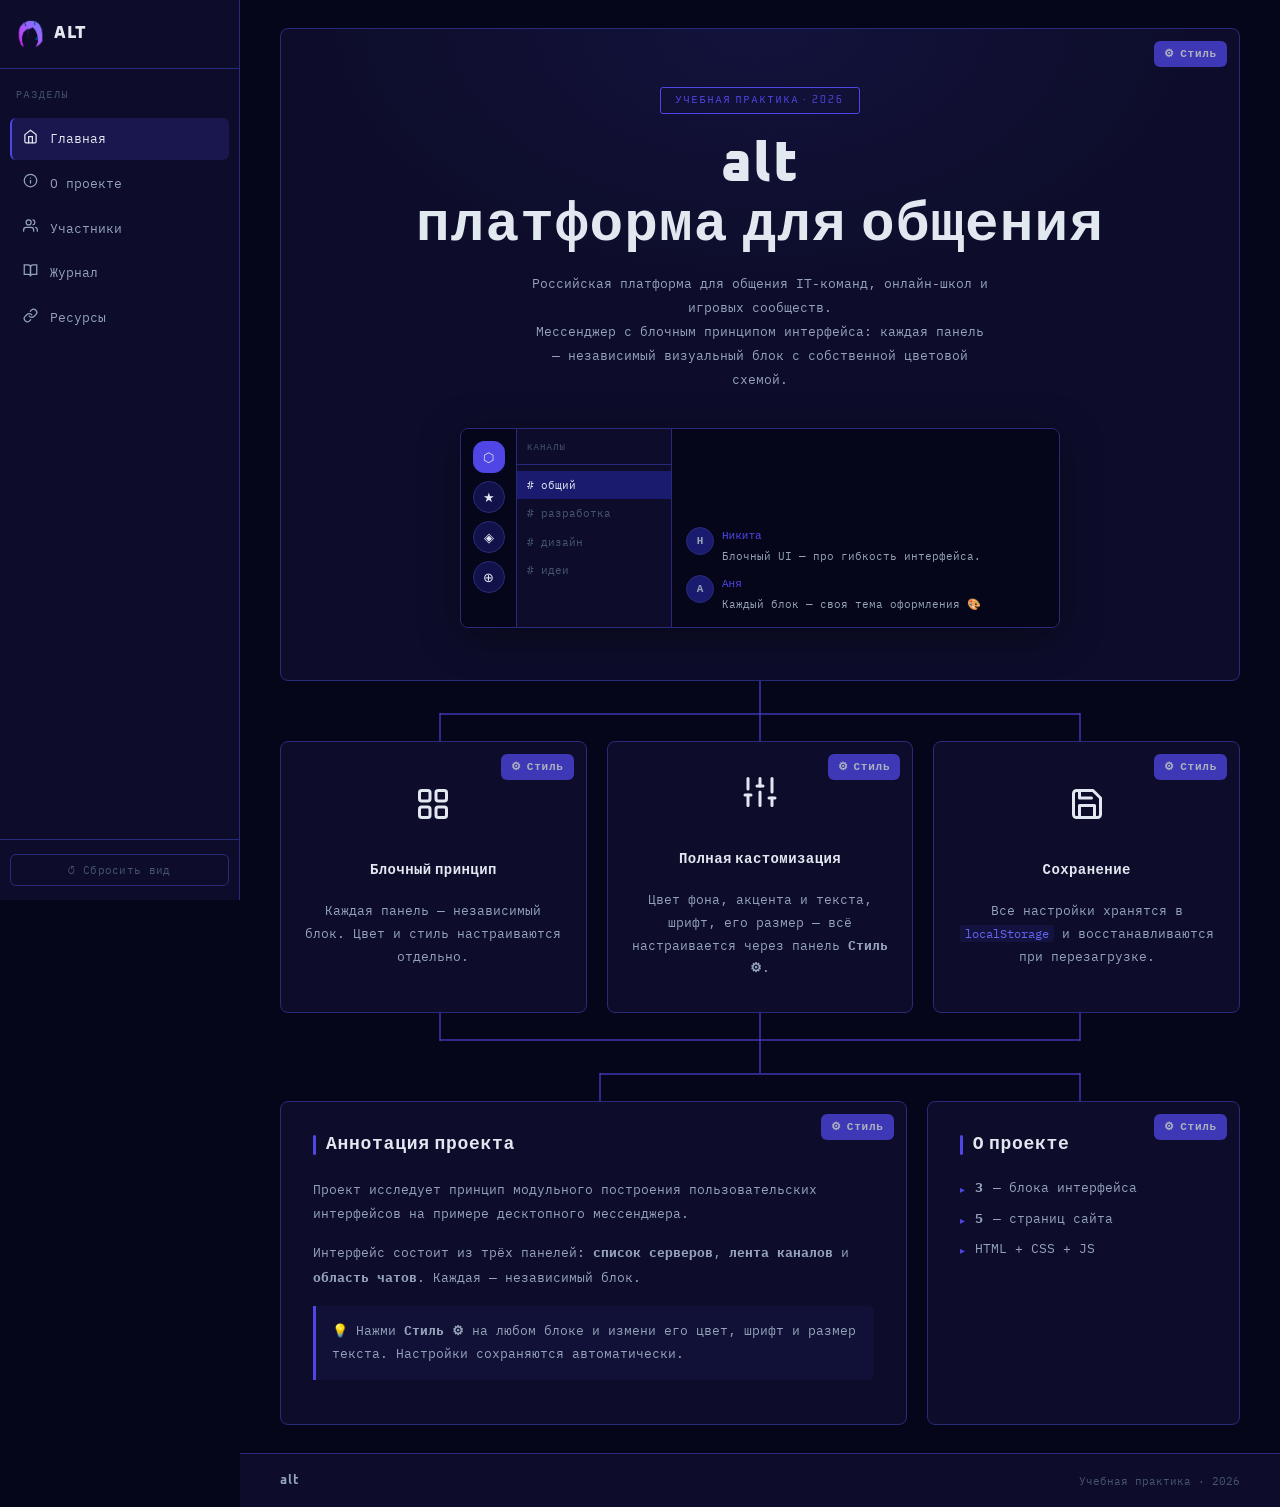
==== commit cdace62e: "add changes after revew" ====
--- a/site/index.html
+++ b/site/index.html
@@ -29,7 +29,7 @@
       <!-- КОРЕНЬ: Hero -->
       <div class="block-unit hero-block" data-block-id="hero">
         <div class="hero-badge">Учебная практика · 2026</div>
-        <h1 class="hero-title">alt<br><span class="messenger-text">messenger</span></h1>
+        <h1 class="hero-title">alt<br><span class="messenger-text">платформа для общения</span></h1>
         <p class="hero-sub">Российская платформа для общения IT-команд, онлайн-школ и игровых сообществ.<br>Мессенджер с блочным принципом интерфейса: каждая панель — независимый визуальный блок с собственной цветовой схемой.</p>
         <div class="messenger-demo">
           <div class="demo-servers"><div class="demo-srv on">⬡</div><div class="demo-srv">★</div><div class="demo-srv">◈</div><div class="demo-srv">⊕</div></div>
@@ -59,7 +59,14 @@
         <div class="tree-col">
           <div class="block-unit" data-block-id="feature-1">
             <div class="feature-inner">
-              <div class="feature-ico">⬡</div>
+              <div class="feature-ico">
+                <svg width="36" height="36" viewBox="0 0 24 24" fill="none" stroke="currentColor" stroke-width="2" stroke-linecap="round" stroke-linejoin="round">
+                  <rect x="3" y="3" width="7" height="7" rx="1.5"/>
+                  <rect x="14" y="3" width="7" height="7" rx="1.5"/>
+                  <rect x="14" y="14" width="7" height="7" rx="1.5"/>
+                  <rect x="3" y="14" width="7" height="7" rx="1.5"/>
+                </svg>
+            </div>
               <div class="feature-name">Блочный принцип</div>
               <p class="feature-desc">Каждая панель — независимый блок. Цвет и стиль настраиваются отдельно.</p>
             </div>
@@ -68,7 +75,14 @@
         <div class="tree-col">
           <div class="block-unit" data-block-id="feature-2">
             <div class="feature-inner">
-              <div class="feature-ico">🎨</div>
+              <div class="feature-ico">
+                <svg width="36" height="36" viewBox="0 0 24 24" fill="none" stroke="currentColor" stroke-width="2" stroke-linecap="round" stroke-linejoin="round">
+                  <line x1="4" y1="21" x2="4" y2="14"/><line x1="4" y1="10" x2="4" y2="3"/>
+                  <line x1="12" y1="21" x2="12" y2="12"/><line x1="12" y1="8" x2="12" y2="3"/>
+                  <line x1="20" y1="21" x2="20" y2="16"/><line x1="20" y1="12" x2="20" y2="3"/>
+                  <line x1="2" y1="14" x2="6" y2="14"/><line x1="10" y1="8" x2="14" y2="8"/><line x1="18" y1="16" x2="22" y2="16"/>
+                </svg>
+              </div>
               <div class="feature-name">Полная кастомизация</div>
               <p class="feature-desc">Цвет фона, акцента и текста, шрифт, его размер — всё настраивается через панель <strong>Стиль ⚙</strong>.</p>
             </div>
@@ -77,7 +91,13 @@
         <div class="tree-col">
           <div class="block-unit" data-block-id="feature-3">
             <div class="feature-inner">
-              <div class="feature-ico">💾</div>
+              <div class="feature-ico">
+                <svg width="36" height="36" viewBox="0 0 24 24" fill="none" stroke="currentColor" stroke-width="2" stroke-linecap="round" stroke-linejoin="round">
+                  <path d="M19 21H5a2 2 0 0 1-2-2V5a2 2 0 0 1 2-2h11l5 5v11a2 2 0 0 1-2 2Z"/>
+                  <path d="M17 21v-8H7v8"/>
+                  <path d="M7 3v5h8"/>
+                </svg>
+              </div>
               <div class="feature-name">Сохранение</div>
               <p class="feature-desc">Все настройки хранятся в <code>localStorage</code> и восстанавливаются при перезагрузке.</p>
             </div>
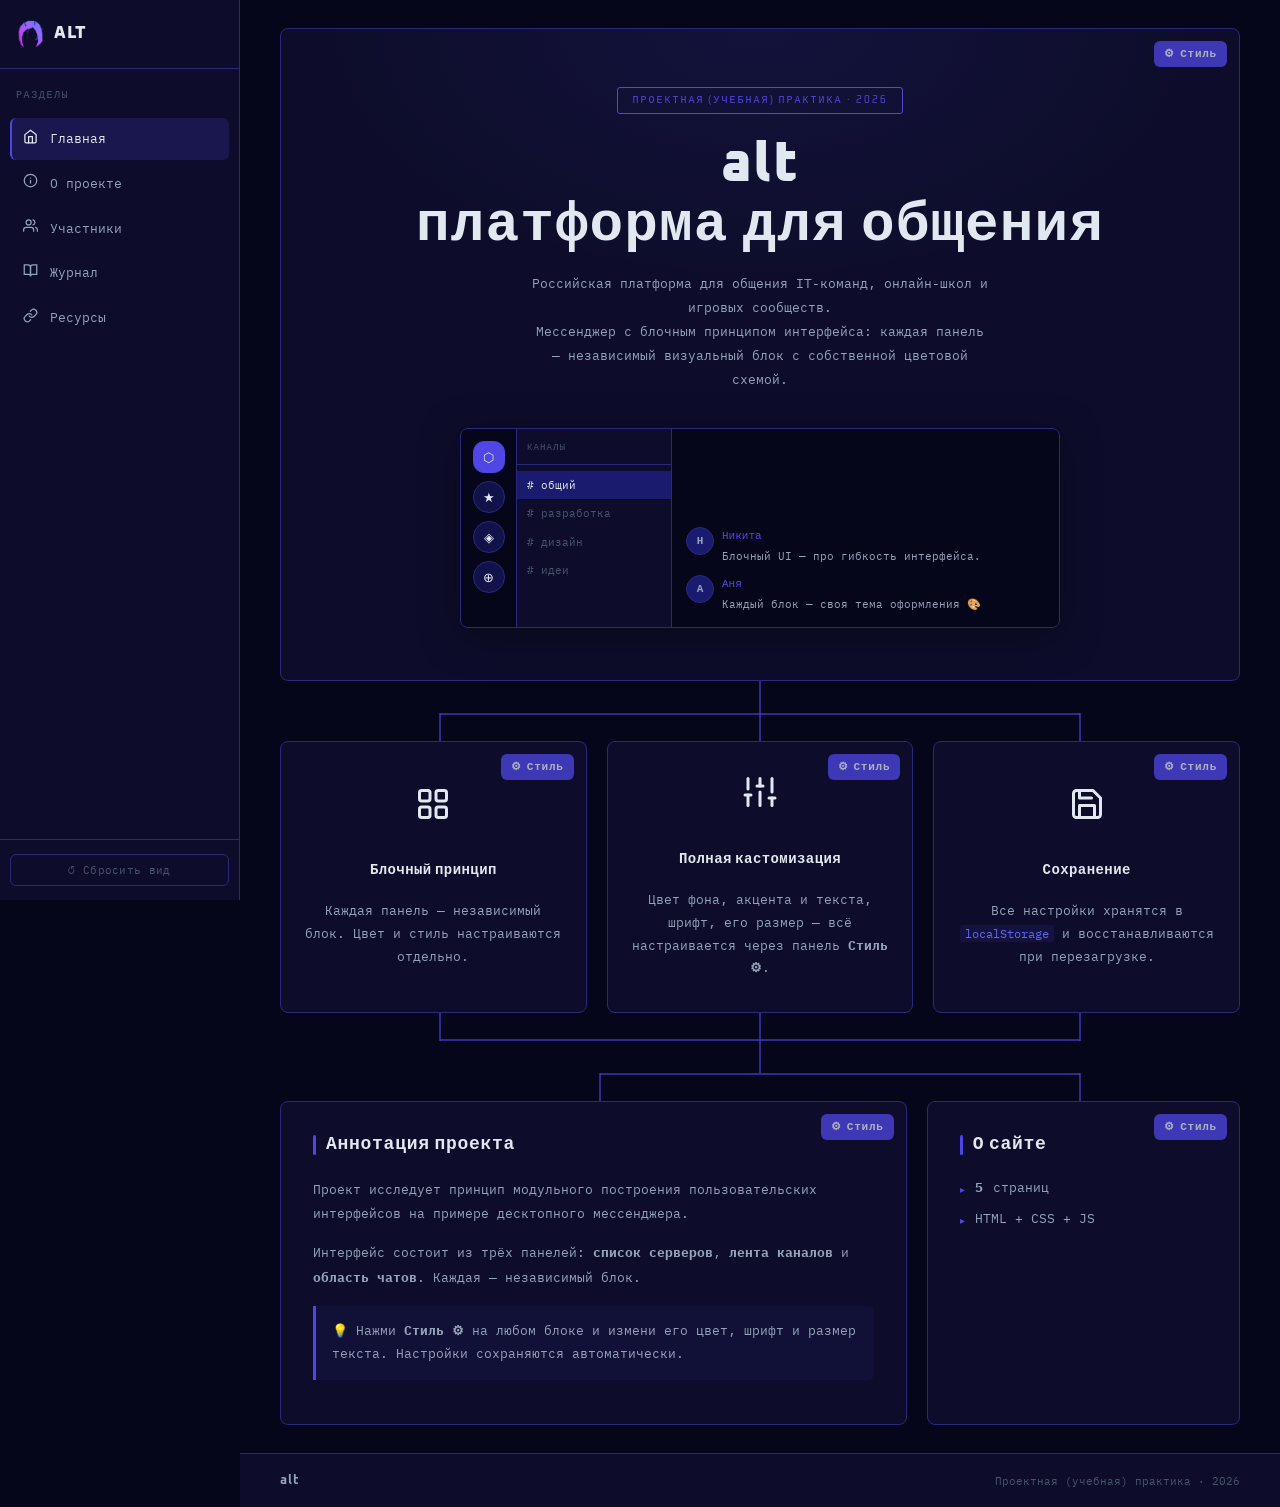
==== commit e9690090: "switch image folder name" ====
--- a/site/index.html
+++ b/site/index.html
@@ -10,7 +10,7 @@
 </head>
 <body>
   <aside class="sidebar">
-    <div class="sidebar-header"><img class="logo-icon" src="assets/logo.png" alt="alt logo"><span class="logo-text">alt</span></span></div>
+    <div class="sidebar-header"><img class="logo-icon" src="images/logo.png" alt="alt logo"><span class="logo-text">alt</span></span></div>
     <div class="nav-category">Разделы</div>
     <nav class="sidebar-nav">
       <a href="index.html"     class="nav-link active"><span class="nav-icon"><svg width="15" height="15" viewBox="0 0 24 24" fill="none" stroke="currentColor" stroke-width="2" stroke-linecap="round"><path d="m3 9 9-7 9 7v11a2 2 0 0 1-2 2H5a2 2 0 0 1-2-2z"/><polyline points="9 22 9 12 15 12 15 22"/></svg></span>Главная</a>
@@ -28,7 +28,7 @@
 
       <!-- КОРЕНЬ: Hero -->
       <div class="block-unit hero-block" data-block-id="hero">
-        <div class="hero-badge">Учебная практика · 2026</div>
+        <div class="hero-badge">Проектная (учебная) практика · 2026</div>
         <h1 class="hero-title">alt<br><span class="messenger-text">платформа для общения</span></h1>
         <p class="hero-sub">Российская платформа для общения IT-команд, онлайн-школ и игровых сообществ.<br>Мессенджер с блочным принципом интерфейса: каждая панель — независимый визуальный блок с собственной цветовой схемой.</p>
         <div class="messenger-demo">
@@ -138,11 +138,10 @@
         <div class="tree-col tree-col-narrow">
           <div class="block-unit" data-block-id="quick-stats">
             <div class="block-inner">
-              <h2 class="section-title">О проекте</h2>
+              <h2 class="section-title">О сайте</h2>
               <div class="body-text">
                 <ul class="item-list">
-                  <li><strong>3</strong> — блока интерфейса</li>
-                  <li><strong>5</strong> — страниц сайта</li>
+                  <li><strong>5</strong>страниц</li>
                   <li>HTML + CSS + JS</li>
                 </ul>
               </div>
@@ -153,7 +152,7 @@
 
     </div><!-- /tree-layout -->
 
-    <footer class="block-unit site-footer" data-block-id="footer"><span class="footer-logo">alt</span><span>Учебная практика · 2026</span></footer>
+    <footer class="block-unit site-footer" data-block-id="footer"><span class="footer-logo">alt</span><span>Проектная (учебная) практика · 2026</span></footer>
   </div>
   <script src="js/blocks.js"></script>
 </body>
--- a/site/css/style.css
+++ b/site/css/style.css
@@ -1411,7 +1411,7 @@
 .footer-logo em { color: var(--accent); font-style: normal; }
 
 
-/* Свой тонкий скроллбар (поддерживается не во всех браузерах) */
+/* Свой тонкий скроллбар (проблемы с лисой) */
 ::-webkit-scrollbar { width: 5px; }
 ::-webkit-scrollbar-track { background: var(--bg-page); }
 ::-webkit-scrollbar-thumb { background: var(--border); border-radius: 3px; }
